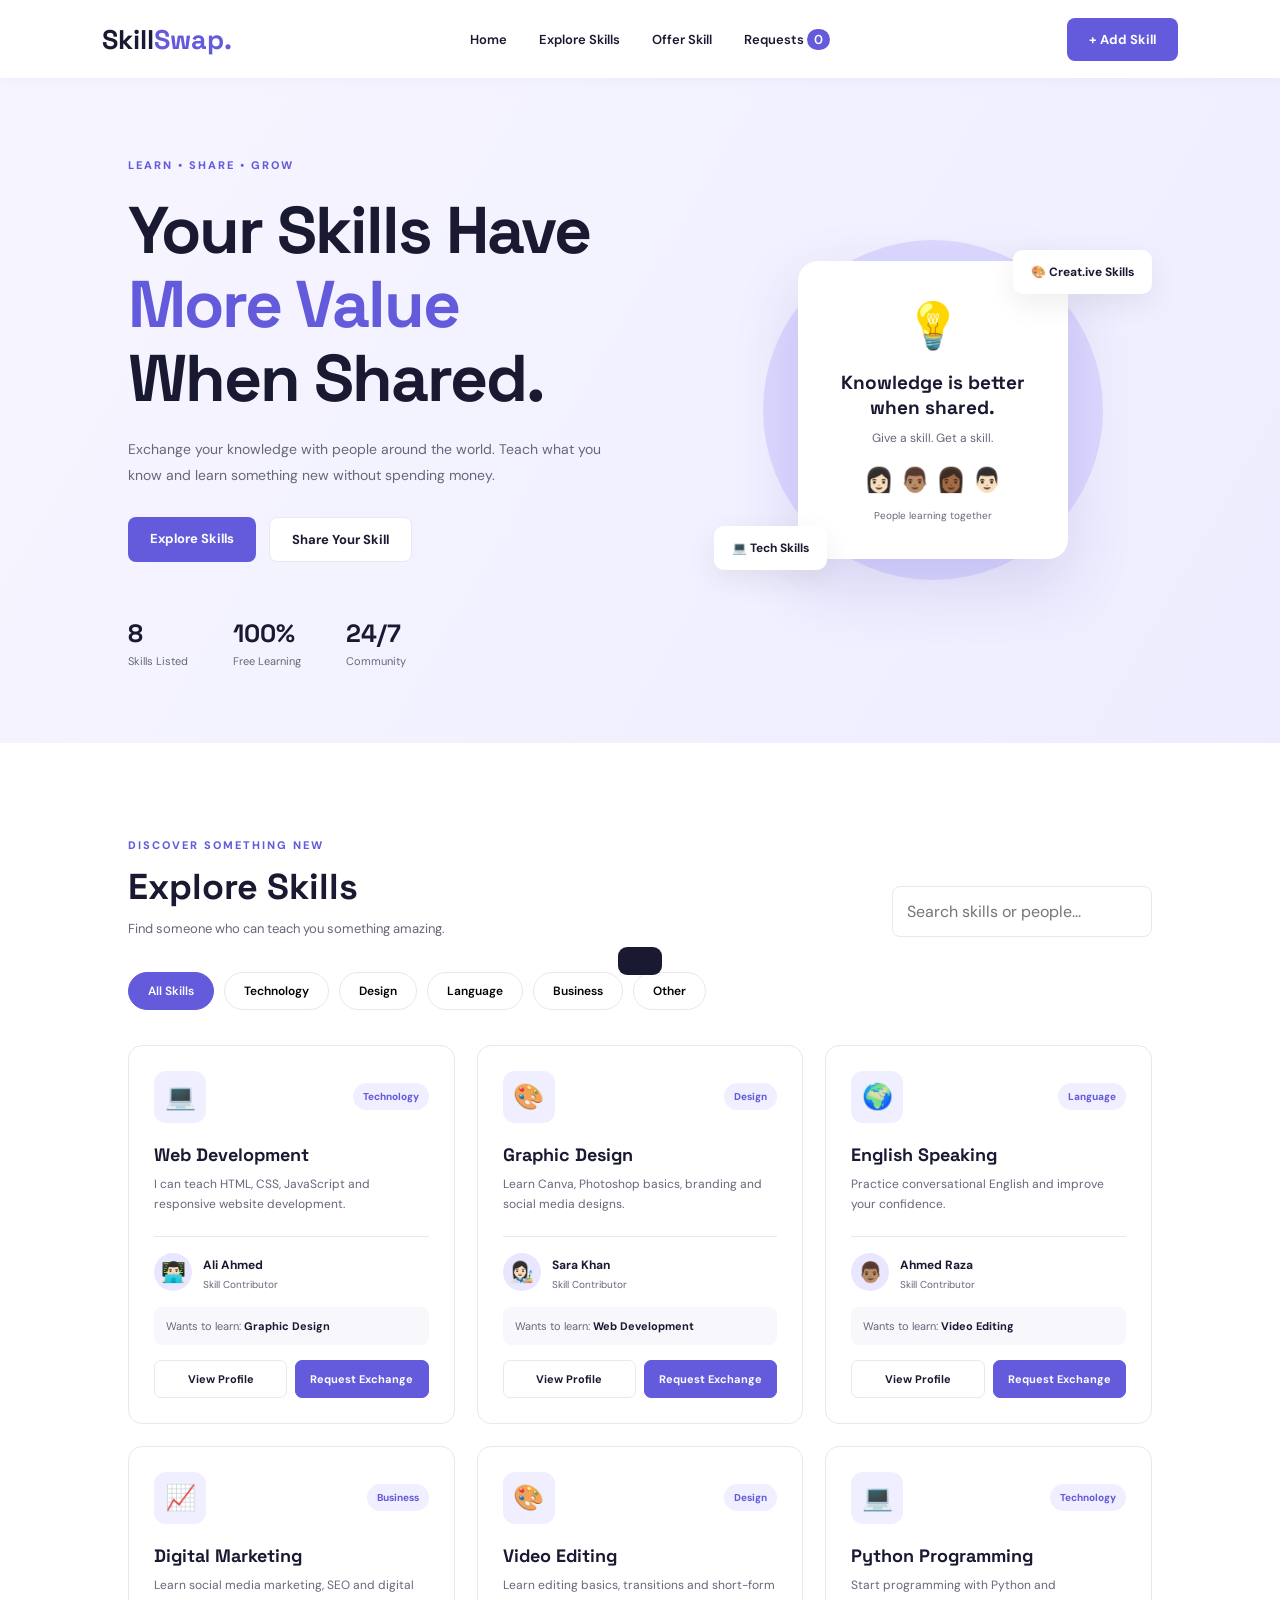
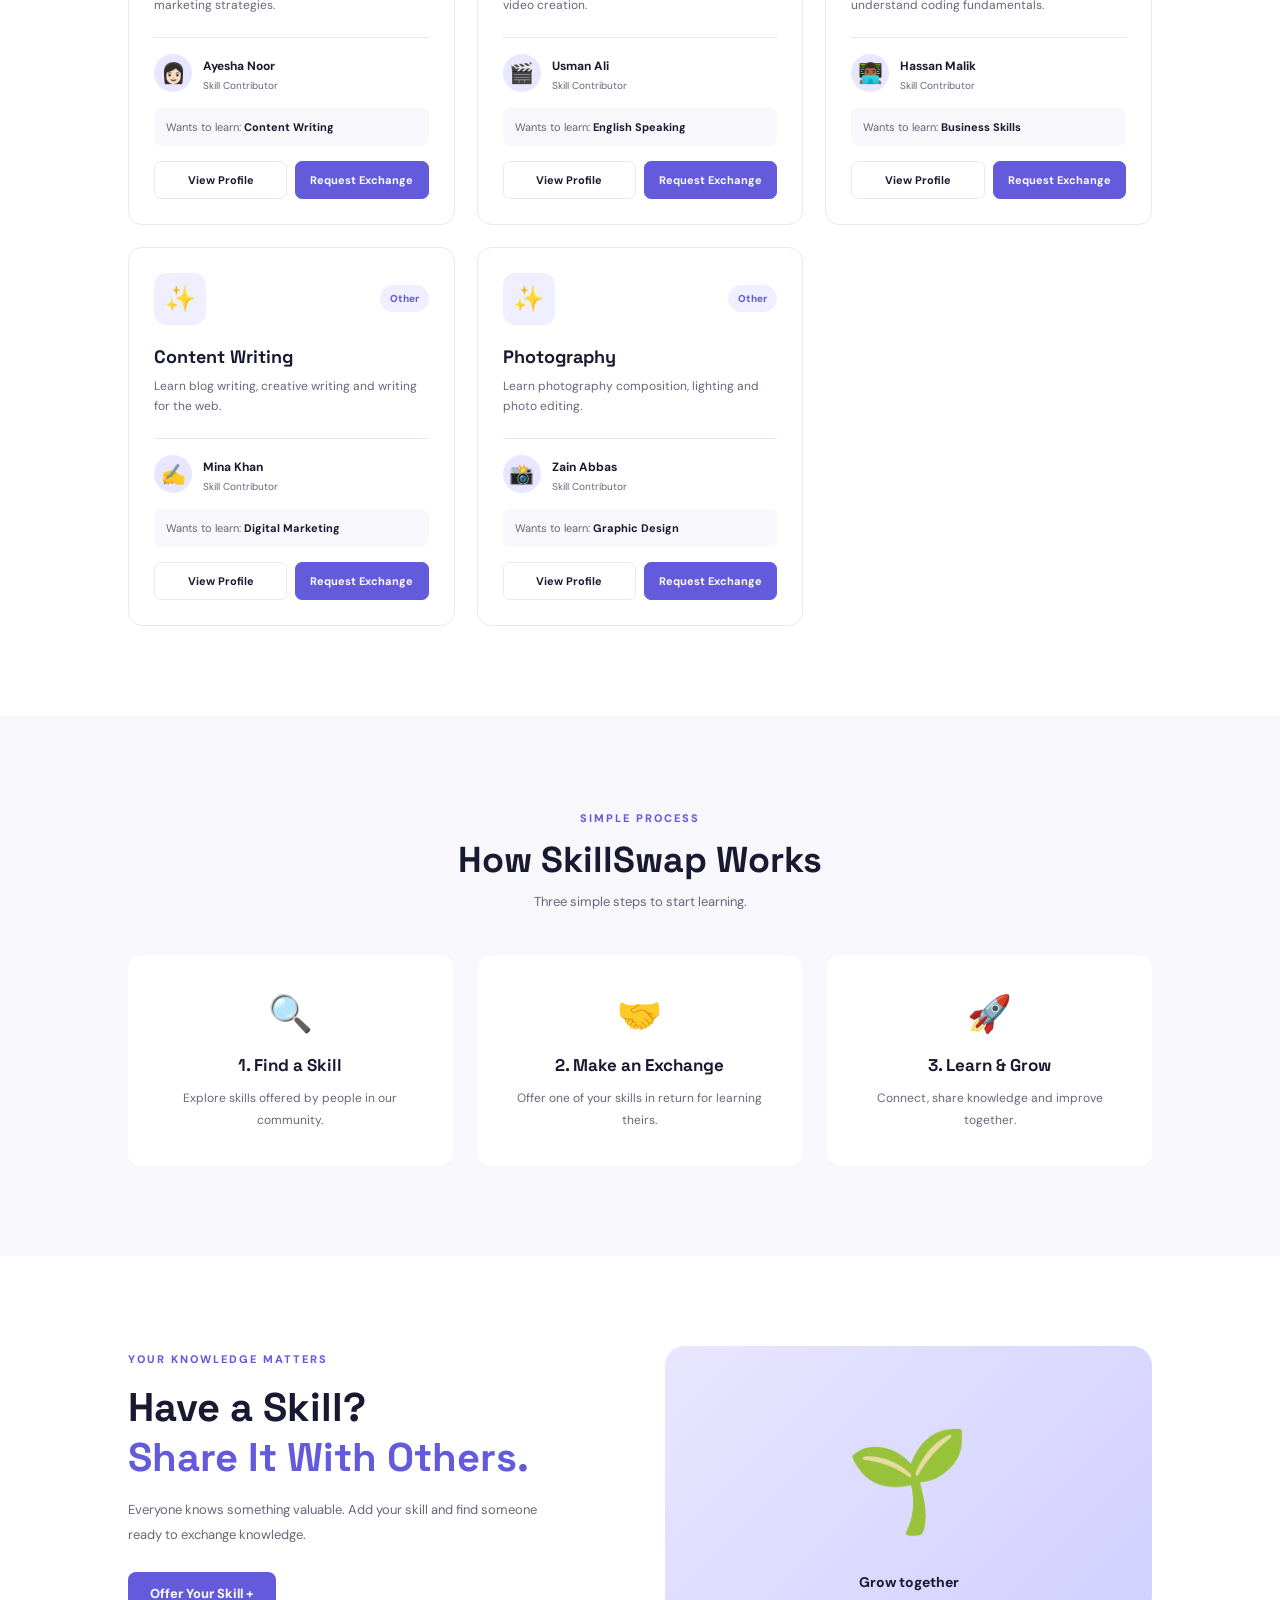
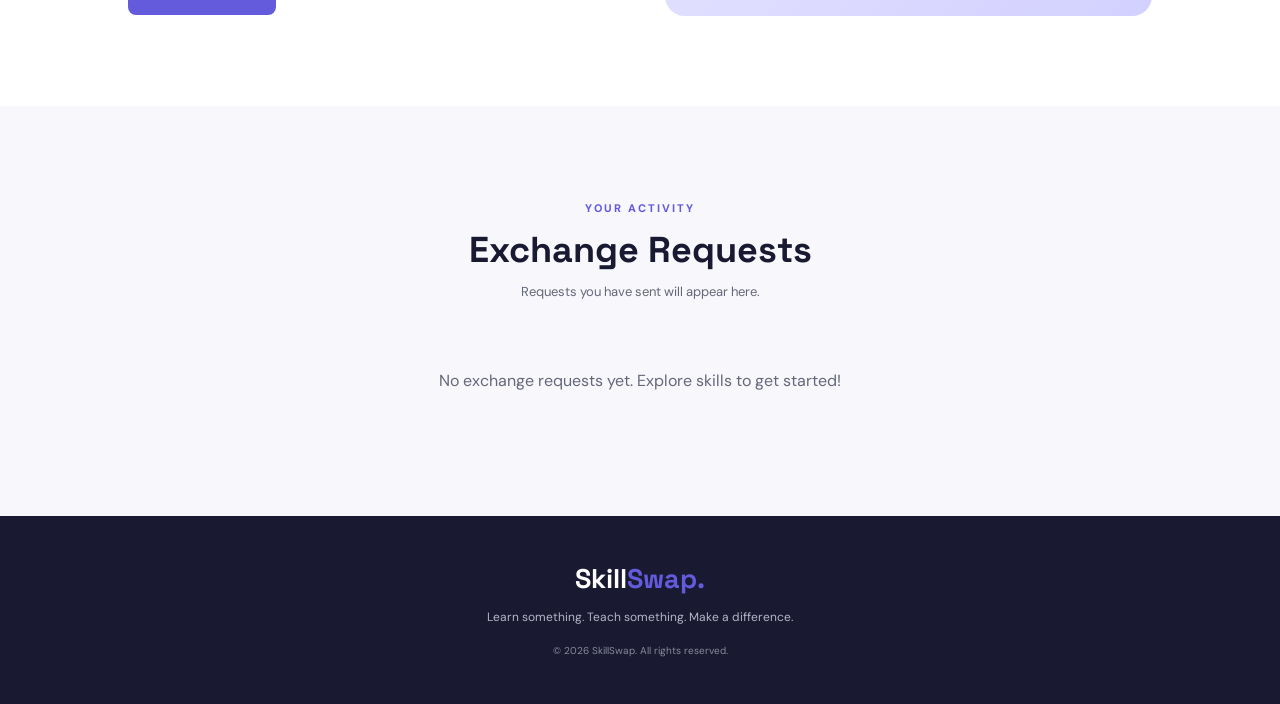
==== index.html @ 544e29d1 "Add files via upload" ====
<!DOCTYPE html>
<html lang="en">
<head>
  <meta charset="UTF-8">
  <meta name="viewport" content="width=device-width, initial-scale=1.0">
  <title>SkillSwap | Exchange Your Skills</title>
  <link rel="stylesheet" href="style.css">
</head>
<body>

<header>
  <nav class="navbar">
    <a href="#" class="logo">Skill<span>Swap.</span></a>
    <div class="nav-links">
      <a href="#home">Home</a>
      <a href="#explore">Explore Skills</a>
      <a href="#offer">Offer Skill</a>
      <a href="#requests">Requests <span id="requestCount">0</span></a>
    </div>
    <button class="nav-btn" onclick="openOffer()">+ Add Skill</button>
  </nav>
</header>

<section class="hero" id="home">
  <div class="hero-content">
    <span class="tagline">LEARN • SHARE • GROW</span>
    <h1>Your Skills Have<br> <span>More Value</span><br>When Shared.</h1>
    <p>
      Exchange your knowledge with people around the world.
      Teach what you know and learn something new without spending money.
    </p>
    <div class="hero-buttons">
      <a href="#explore" class="btn primary">Explore Skills</a>
      <button class="btn secondary" onclick="openOffer()">Share Your Skill</button>
    </div>
    <div class="stats">
      <div><h2 id="skillStat">8+</h2><p>Skills Listed</p></div>
      <div><h2>100%</h2><p>Free Learning</p></div>
      <div><h2>24/7</h2><p>Community</p></div>
    </div>
  </div>
  <div class="hero-visual">
    <div class="circle circle-one"></div>
    <div class="circle circle-two"></div>
    <div class="hero-card">
      <div class="hero-icon">💡</div>
      <h3>Knowledge is better when shared.</h3>
      <p>Give a skill. Get a skill.</p>
      <div class="avatars">👩🏻 👨🏽 👩🏾 👨🏻</div>
      <small>People learning together</small>
    </div>
    <div class="floating-card">🎨 Creat.ive Skills</div>
    <div class="floating-card second">💻 Tech Skills</div>
  </div>
</section>

<section class="explore section" id="explore">
  <div class="section-heading">
    <div>
      <span class="tagline">DISCOVER SOMETHING NEW</span>
      <h2>Explore Skills</h2>
      <p>Find someone who can teach you something amazing.</p>
    </div>
    <input type="search" id="searchInput"
      placeholder="Search skills or people...">
  </div>

  <div class="filters" id="filters">
    <button class="filter active" data-category="All">All Skills</button>
    <button class="filter" data-category="Technology">Technology</button>
    <button class="filter" data-category="Design">Design</button>
    <button class="filter" data-category="Language">Language</button>
    <button class="filter" data-category="Business">Business</button>
    <button class="filter" data-category="Other">Other</button>
  </div>

  <div class="skill-grid" id="skillGrid"></div>
  <p class="empty-state" id="emptyState" hidden>No skills found. Try another search.</p>
</section>

<section class="how section">
  <div class="center-heading">
    <span class="tagline">SIMPLE PROCESS</span>
    <h2>How SkillSwap Works</h2>
    <p>Three simple steps to start learning.</p>
  </div>
  <div class="steps">
    <div class="step">
      <div class="step-icon">🔍</div>
      <h3>1. Find a Skill</h3>
      <p>Explore skills offered by people in our community.</p>
    </div>
    <div class="step">
      <div class="step-icon">🤝</div>
      <h3>2. Make an Exchange</h3>
      <p>Offer one of your skills in return for learning theirs.</p>
    </div>
    <div class="step">
      <div class="step-icon">🚀</div>
      <h3>3. Learn & Grow</h3>
      <p>Connect, share knowledge and improve together.</p>
    </div>
  </div>
</section>

<section class="offer-section section" id="offer">
  <div>
    <span class="tagline">YOUR KNOWLEDGE MATTERS</span>
    <h2>Have a Skill?<br><span>Share It With Others.</span></h2>
    <p>Everyone knows something valuable. Add your skill and find someone ready to exchange knowledge.</p>
    <button class="btn primary" onclick="openOffer()">Offer Your Skill +</button>
  </div>
  <div class="offer-art">🌱<span>Grow together</span></div>
</section>

<section class="requests-section section" id="requests">
  <div class="center-heading">
    <span class="tagline">YOUR ACTIVITY</span>
    <h2>Exchange Requests</h2>
    <p>Requests you have sent will appear here.</p>
  </div>
  <div id="requestList" class="request-list"></div>
</section>

<footer>
  <a href="#" class="logo">Skill<span>Swap.</span></a>
  <p>Learn something. Teach something. Make a difference.</p>
  <small>© 2026 SkillSwap. All rights reserved.</small>
</footer>

<!-- Add Skill Modal -->
<div class="modal" id="offerModal">
  <div class="modal-box">
    <button class="close" onclick="closeOffer()">×</button>
    <span class="tagline">JOIN THE COMMUNITY</span>
    <h2>Offer Your Skill</h2>
    <p>Tell others what you can teach.</p>

    <form id="skillForm">
      <label>Your Name</label>
      <input type="text" id="userName" placeholder="Enter your name" required>

      <label>Skill Title</label>
      <input type="text" id="skillName" placeholder="e.g. Web Development" required>

      <label>Category</label>
      <select id="skillCategory" required>
        <option value="">Select category</option>
        <option>Technology</option>
        <option>Design</option>
        <option>Language</option>
        <option>Business</option>
        <option>Other</option>
      </select>

      <label>What do you want to learn in exchange?</label>
      <input type="text" id="wantSkill" placeholder="e.g. Graphic Design" required>

      <label>Short Description</label>
      <textarea id="skillDescription" placeholder="Describe your skill..." required></textarea>

      <button class="btn primary full-btn" type="submit">Publish My Skill</button>
    </form>
  </div>
</div>

<!-- Profile Modal -->
<div class="modal" id="profileModal">
  <div class="modal-box">
    <button class="close" onclick="closeProfile()">×</button>
    <div id="profileContent"></div>
  </div>
</div>

<div id="toast" class="toast"></div>

<script src="app.js"></script>
</body>
</html>
---- style.css ----
@import url('https://fonts.googleapis.com/css2?family=DM+Sans:wght@400;500;600;700;800&family=Space+Grotesk:wght@500;600;700&display=swap');

:root {
  --primary: #635bdb;
  --dark: #191a32;
  --light: #f7f7fc;
  --text: #65677a;
  --border: #e8e8f0;
}

* {
  margin: 0;
  padding: 0;
  box-sizing: border-box;
  scroll-behavior: smooth;
}

body {
  font-family: 'DM Sans', sans-serif;
  background: white;
  color: var(--dark);
}

button, input, select, textarea {
  font: inherit;
}

button {
  cursor: pointer;
}

a {
  text-decoration: none;
  color: inherit;
}

.navbar {
  height: 78px;
  padding: 0 8%;
  display: flex;
  align-items: center;
  justify-content: space-between;
  background: white;
  position: sticky;
  top: 0;
  z-index: 10;
  box-shadow: 0 2px 15px #00000008;
}

.logo {
  font-family: 'Space Grotesk', sans-serif;
  font-size: 27px;
  font-weight: 700;
}

.logo span {
  color: var(--primary);
}

.nav-links {
  display: flex;
  align-items: center;
  gap: 32px;
  font-size: 13px;
  font-weight: 600;
}

.nav-links a:hover {
  color: var(--primary);
}

#requestCount {
  background: var(--primary);
  color: white;
  padding: 2px 7px;
  border-radius: 20px;
}

.nav-btn, .btn {
  border: none;
  border-radius: 8px;
  padding: 13px 22px;
  font-weight: 700;
  font-size: 13px;
  transition: .25s;
}

.nav-btn, .primary {
  background: var(--primary);
  color: white;
}

.nav-btn:hover, .primary:hover {
  background: #4e46c3;
  transform: translateY(-2px);
}

.hero {
  min-height: 610px;
  padding: 75px 10%;
  background: linear-gradient(120deg, #f6f5ff, #eeedff);
  display: grid;
  grid-template-columns: 1.1fr .9fr;
  align-items: center;
  gap: 50px;
}

.tagline {
  color: var(--primary);
  font-size: 11px;
  font-weight: 800;
  letter-spacing: 2px;
}

.hero h1 {
  font-family: 'Space Grotesk', sans-serif;
  font-size: clamp(42px, 5.5vw, 66px);
  line-height: 1.12;
  margin: 20px 0;
  letter-spacing: -2px;
}

.hero h1 span, .offer-section h2 span {
  color: var(--primary);
}

.hero-content > p {
  color: var(--text);
  max-width: 480px;
  line-height: 1.9;
  font-size: 14px;
}

.hero-buttons {
  display: flex;
  gap: 13px;
  margin-top: 28px;
  flex-wrap: wrap;
}

.secondary {
  background: white;
  color: var(--dark);
  border: 1px solid var(--border);
}

.secondary:hover {
  border-color: var(--primary);
  color: var(--primary);
}

.stats {
  display: flex;
  gap: 45px;
  margin-top: 55px;
}

.stats h2 {
  font-size: 25px;
  font-family: 'Space Grotesk';
}

.stats p {
  color: var(--text);
  font-size: 11px;
  margin-top: 5px;
}

.hero-visual {
  min-height: 390px;
  display: grid;
  place-items: center;
  position: relative;
}

.circle {
  position: absolute;
  border-radius: 50%;
}

.circle-one {
  height: 340px;
  width: 340px;
  background: #dcd9ff;
}

.circle-two {
  height: 250px;
  width: 250px;
  background: #c8c4ff;
}

.hero-card {
  z-index: 1;
  background: white;
  width: 270px;
  padding: 35px 25px;
  border-radius: 20px;
  text-align: center;
  box-shadow: 0 25px 65px #3931a326;
}

.hero-icon {
  font-size: 45px;
  margin-bottom: 15px;
}

.hero-card h3 {
  font-size: 19px;
  font-family: 'Space Grotesk';
}

.hero-card p {
  color: var(--text);
  font-size: 12px;
  margin: 10px 0 18px;
}

.avatars {
  font-size: 24px;
  margin-bottom: 8px;
}

.hero-card small {
  color: var(--text);
  font-size: 10px;
}

.floating-card {
  position: absolute;
  z-index: 2;
  background: white;
  padding: 14px 18px;
  border-radius: 10px;
  font-size: 12px;
  font-weight: 700;
  box-shadow: 0 10px 30px #00000012;
  top: 35px;
  right: 0;
}

.floating-card.second {
  top: auto;
  bottom: 35px;
  left: 0;
  right: auto;
}

.section {
  padding: 90px 10%;
}

.section-heading {
  display: flex;
  align-items: end;
  justify-content: space-between;
  gap: 25px;
  flex-wrap: wrap;
}

.section-heading h2, .center-heading h2 {
  font-family: 'Space Grotesk';
  font-size: 36px;
  margin: 10px 0;
}

.section-heading p, .center-heading p {
  color: var(--text);
  font-size: 13px;
}

#searchInput {
  width: 260px;
  border: 1px solid var(--border);
  border-radius: 8px;
  padding: 14px;
  outline: none;
}

#searchInput:focus, input:focus, textarea:focus, select:focus {
  border-color: var(--primary);
}

.filters {
  display: flex;
  gap: 10px;
  flex-wrap: wrap;
  margin: 35px 0;
}

.filter {
  background: white;
  border: 1px solid var(--border);
  border-radius: 30px;
  padding: 10px 19px;
  font-size: 12px;
  font-weight: 600;
}

.filter.active, .filter:hover {
  background: var(--primary);
  color: white;
  border-color: var(--primary);
}

.skill-grid {
  display: grid;
  grid-template-columns: repeat(3, 1fr);
  gap: 22px;
}

.skill-card {
  padding: 25px;
  border: 1px solid var(--border);
  border-radius: 14px;
  transition: .25s;
  background: white;
}

.skill-card:hover {
  transform: translateY(-6px);
  box-shadow: 0 15px 35px #26205012;
  border-color: #d0cdf9;
}

.skill-top {
  display: flex;
  align-items: center;
  justify-content: space-between;
}

.skill-icon {
  width: 52px;
  height: 52px;
  display: grid;
  place-items: center;
  background: #f0efff;
  border-radius: 12px;
  font-size: 25px;
}

.category-label {
  color: var(--primary);
  font-size: 10px;
  font-weight: 800;
  background: #f0efff;
  padding: 7px 10px;
  border-radius: 20px;
}

.skill-card h3 {
  font-family: 'Space Grotesk';
  margin: 20px 0 8px;
  font-size: 18px;
}

.skill-card > p {
  color: var(--text);
  font-size: 12px;
  line-height: 1.7;
  min-height: 42px;
}

.person {
  display: flex;
  align-items: center;
  gap: 11px;
  border-top: 1px solid var(--border);
  margin-top: 20px;
  padding-top: 16px;
}

.avatar {
  width: 38px;
  height: 38px;
  border-radius: 50%;
  background: #e9e6ff;
  display: grid;
  place-items: center;
  font-size: 20px;
}

.person strong {
  font-size: 12px;
}

.person small {
  display: block;
  font-size: 10px;
  color: var(--text);
  margin-top: 4px;
}

.exchange-info {
  background: var(--light);
  border-radius: 8px;
  padding: 12px;
  margin-top: 16px;
  font-size: 11px;
  color: var(--text);
}

.exchange-info strong {
  color: var(--dark);
}

.card-actions {
  display: flex;
  gap: 8px;
  margin-top: 15px;
}

.card-actions button {
  flex: 1;
  padding: 11px 5px;
  font-size: 11px;
  border-radius: 7px;
  font-weight: 700;
}

.view-btn {
  background: white;
  border: 1px solid var(--border);
  color: var(--dark);
}

.request-btn {
  background: var(--primary);
  border: 1px solid var(--primary);
  color: white;
}

.empty-state {
  text-align: center;
  color: var(--text);
  padding: 35px;
}

.center-heading {
  text-align: center;
}

.how {
  background: var(--light);
}

.steps {
  display: grid;
  grid-template-columns: repeat(3, 1fr);
  gap: 25px;
  margin-top: 45px;
}

.step {
  text-align: center;
  background: white;
  padding: 35px 25px;
  border-radius: 13px;
}

.step-icon {
  font-size: 36px;
  margin-bottom: 17px;
}

.step h3 {
  font-family: 'Space Grotesk';
  font-size: 17px;
  margin-bottom: 12px;
}

.step p {
  color: var(--text);
  font-size: 12px;
  line-height: 1.8;
}

.offer-section {
  display: grid;
  grid-template-columns: 1fr 1fr;
  gap: 50px;
  align-items: center;
}

.offer-section h2 {
  font-family: 'Space Grotesk';
  font-size: 40px;
  line-height: 1.25;
  margin: 15px 0;
}

.offer-section p {
  color: var(--text);
  font-size: 13px;
  line-height: 1.9;
  max-width: 440px;
  margin-bottom: 25px;
}

.offer-art {
  min-height: 270px;
  border-radius: 20px;
  background: linear-gradient(135deg, #e8e6ff, #d2d0ff);
  display: grid;
  place-items: center;
  font-size: 100px;
  position: relative;
}

.offer-art span {
  position: absolute;
  bottom: 25px;
  font-size: 14px;
  color: var(--dark);
  font-weight: 700;
}

.requests-section {
  background: var(--light);
}

.request-list {
  max-width: 750px;
  margin: 35px auto 0;
}

.request-item {
  background: white;
  padding: 20px;
  border-radius: 10px;
  border: 1px solid var(--border);
  margin-bottom: 12px;
  display: flex;
  align-items: center;
  justify-content: space-between;
  gap: 15px;
}

.request-item h4 {
  font-size: 14px;
  margin-bottom: 6px;
}

.request-item p {
  color: var(--text);
  font-size: 11px;
}

.status {
  background: #fff4dc;
  color: #a16a00;
  padding: 7px 12px;
  border-radius: 20px;
  font-size: 10px;
  white-space: nowrap;
}

.status.accepted {
  background: #e2f8ea;
  color: #168346;
}

footer {
  padding: 45px 10%;
  text-align: center;
  background: var(--dark);
  color: white;
}

footer p {
  color: #b4b5c8;
  font-size: 12px;
  margin: 13px 0;
}

footer small {
  color: #88899d;
  font-size: 10px;

}
.modal {
  display: none;
  position: fixed;
  inset: 0;
  background: #11112699;
  z-index: 30;
  place-items: center;
  padding: 15px;
  overflow-y: auto;
}

.modal.show {
  display: grid;
}

.modal-box {
  background: white;
  padding: 35px;
  width: min(480px, 100%);
  border-radius: 16px;
  position: relative;
  max-height: 90vh;
  overflow-y: auto;
}

.modal-box h2 {
  font-family: 'Space Grotesk';
  font-size: 27px;
  margin: 12px 0;
}

.modal-box > p {
  font-size: 12px;
  color: var(--text);
  margin-bottom: 20px;
}

.close {
  position: absolute;
  top: 12px;
  right: 17px;
  border: 0;
  background: none;
  font-size: 28px;
  color: var(--text);
}

.modal-box form label {
  display: block;
  font-size: 12px;
  font-weight: 700;
  margin: 15px 0 7px;
}

.modal-box input, .modal-box select, .modal-box textarea {
  width: 100%;
  border: 1px solid var(--border);
  border-radius: 7px;
  padding: 12px;
  outline: none;
  font-size: 12px;
  background: white;
  color: var(--dark);
}

.modal-box textarea {
  min-height: 90px;
  resize: vertical;
}

.full-btn {
  width: 100%;
  margin-top: 20px;
}

.profile-avatar {
  width: 75px;
  height: 75px;
  border-radius: 50%;
  background: #eae8ff;
  display: grid;
  place-items: center;
  font-size: 37px;
  margin: 10px 0 20px;
}

.profile-detail {
  padding: 15px;
  background: var(--light);
  border-radius: 9px;
  margin-top: 12px;
  font-size: 13px;
}

.toast {
  position: fixed;
  bottom: 25px;
  left: 50%;
  transform: translate(-50%, 100px);
  background: var(--dark);
  color: white;
  padding: 14px 22px;
  border-radius: 9px;
  font-size: 12px;
  z-index: 50;
  transition: .3s;
}

.toast.show {
  transform: translate(-50%, 0);
}

@media(max-width:900px) {
  .navbar { padding: 0 5%; }
  .nav-links { gap: 14px; }
  .hero { padding: 60px 6%; }
  .section { padding: 70px 6%; }
  .skill-grid { grid-template-columns: repeat(2, 1fr); }
}

@media(max-width:650px) {
  .navbar {
    height: auto;
    padding: 18px 5%;
    flex-wrap: wrap;
    gap: 15px;
  }

  .nav-links {
    order: 3;
    width: 100%;
    overflow-x: auto;
    padding: 5px 0;
  }

  .nav-links a { white-space: nowrap; }
  .nav-btn { padding: 10px 13px; }
  .hero { grid-template-columns: 1fr; }
  .hero-visual { min-height: 330px; }
  .circle-one { width: 280px; height: 280px; }
  .circle-two { width: 210px; height: 210px; }
  .stats { gap: 25px; }
  .stats h2 { font-size: 20px; }
  .section-heading { align-items: stretch; }
  #searchInput { width: 100%; }
  .skill-grid, .steps, .offer-section { grid-template-columns: 1fr; }
  .section-heading h2, .center-heading h2 { font-size: 29px; }
  .offer-section h2 { font-size: 32px; }
  .request-item { align-items: flex-start; }
  .modal-box { padding: 28px 22px; }
}
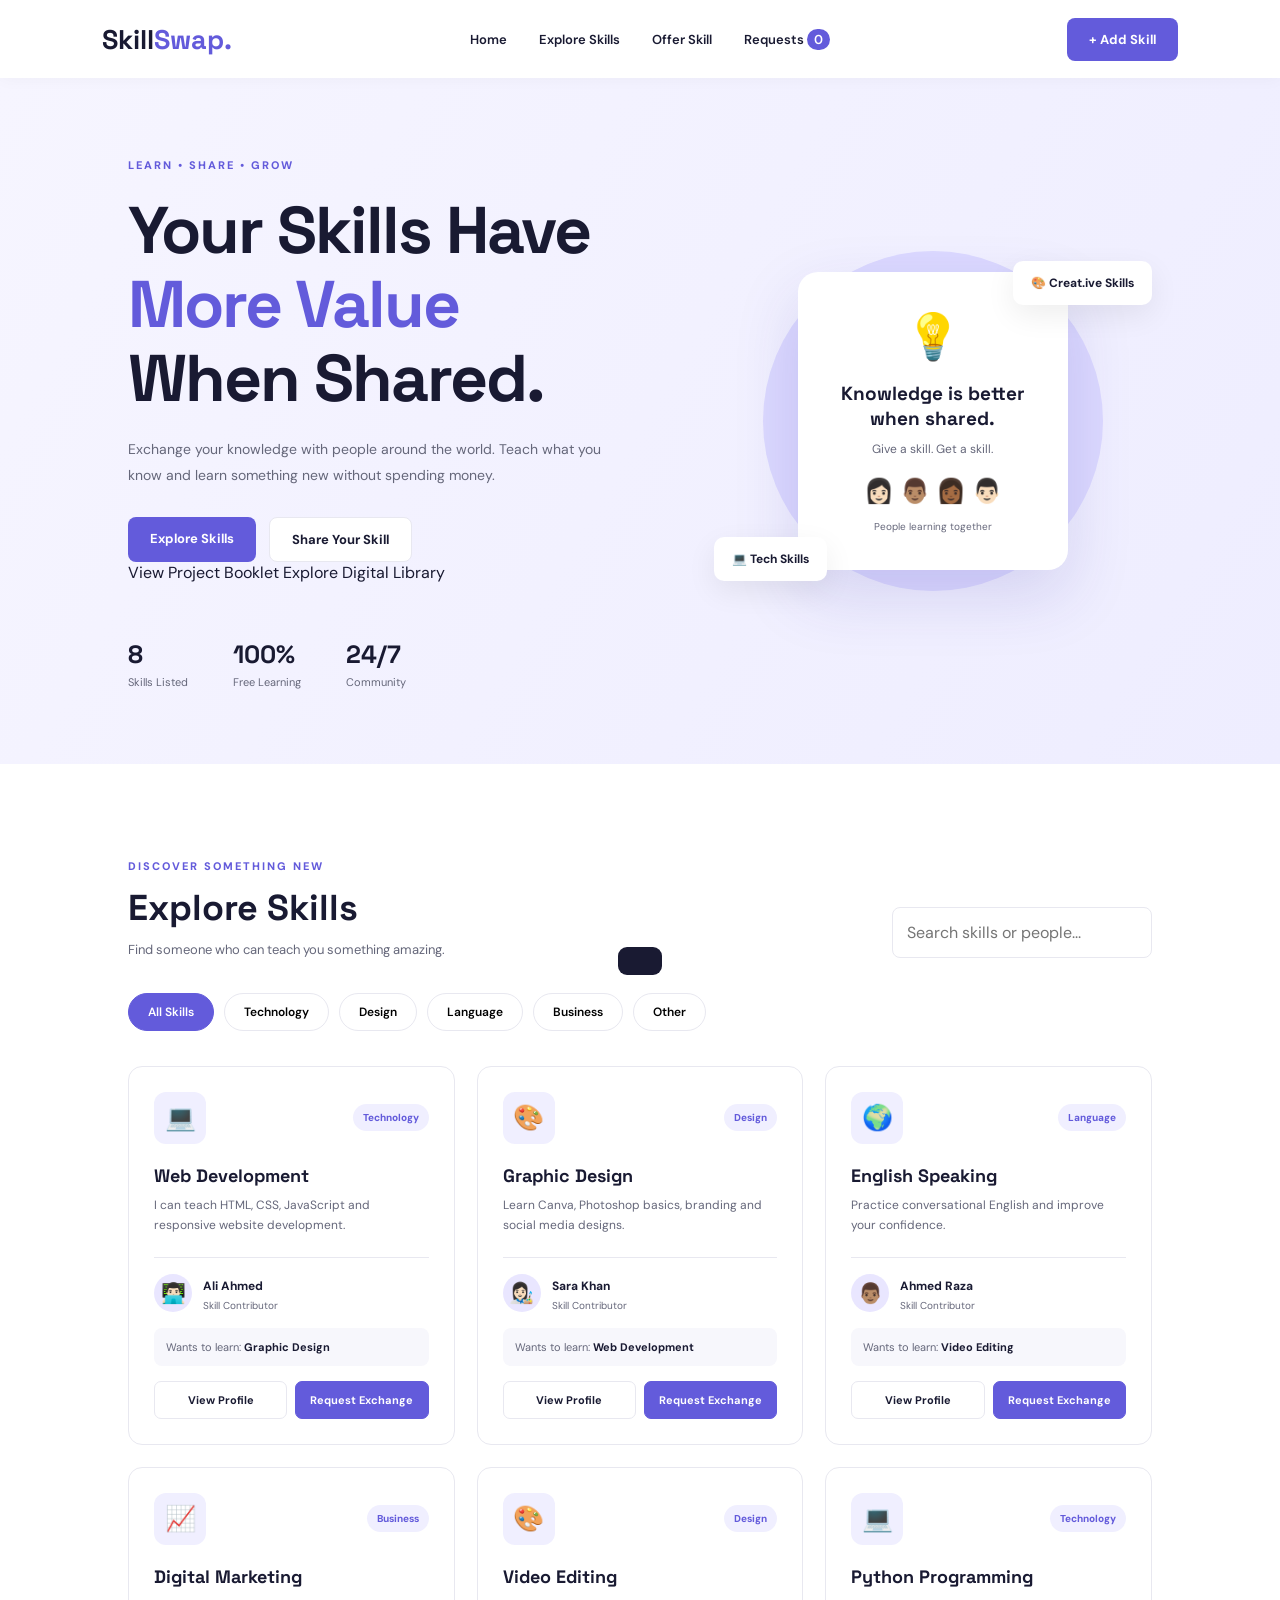
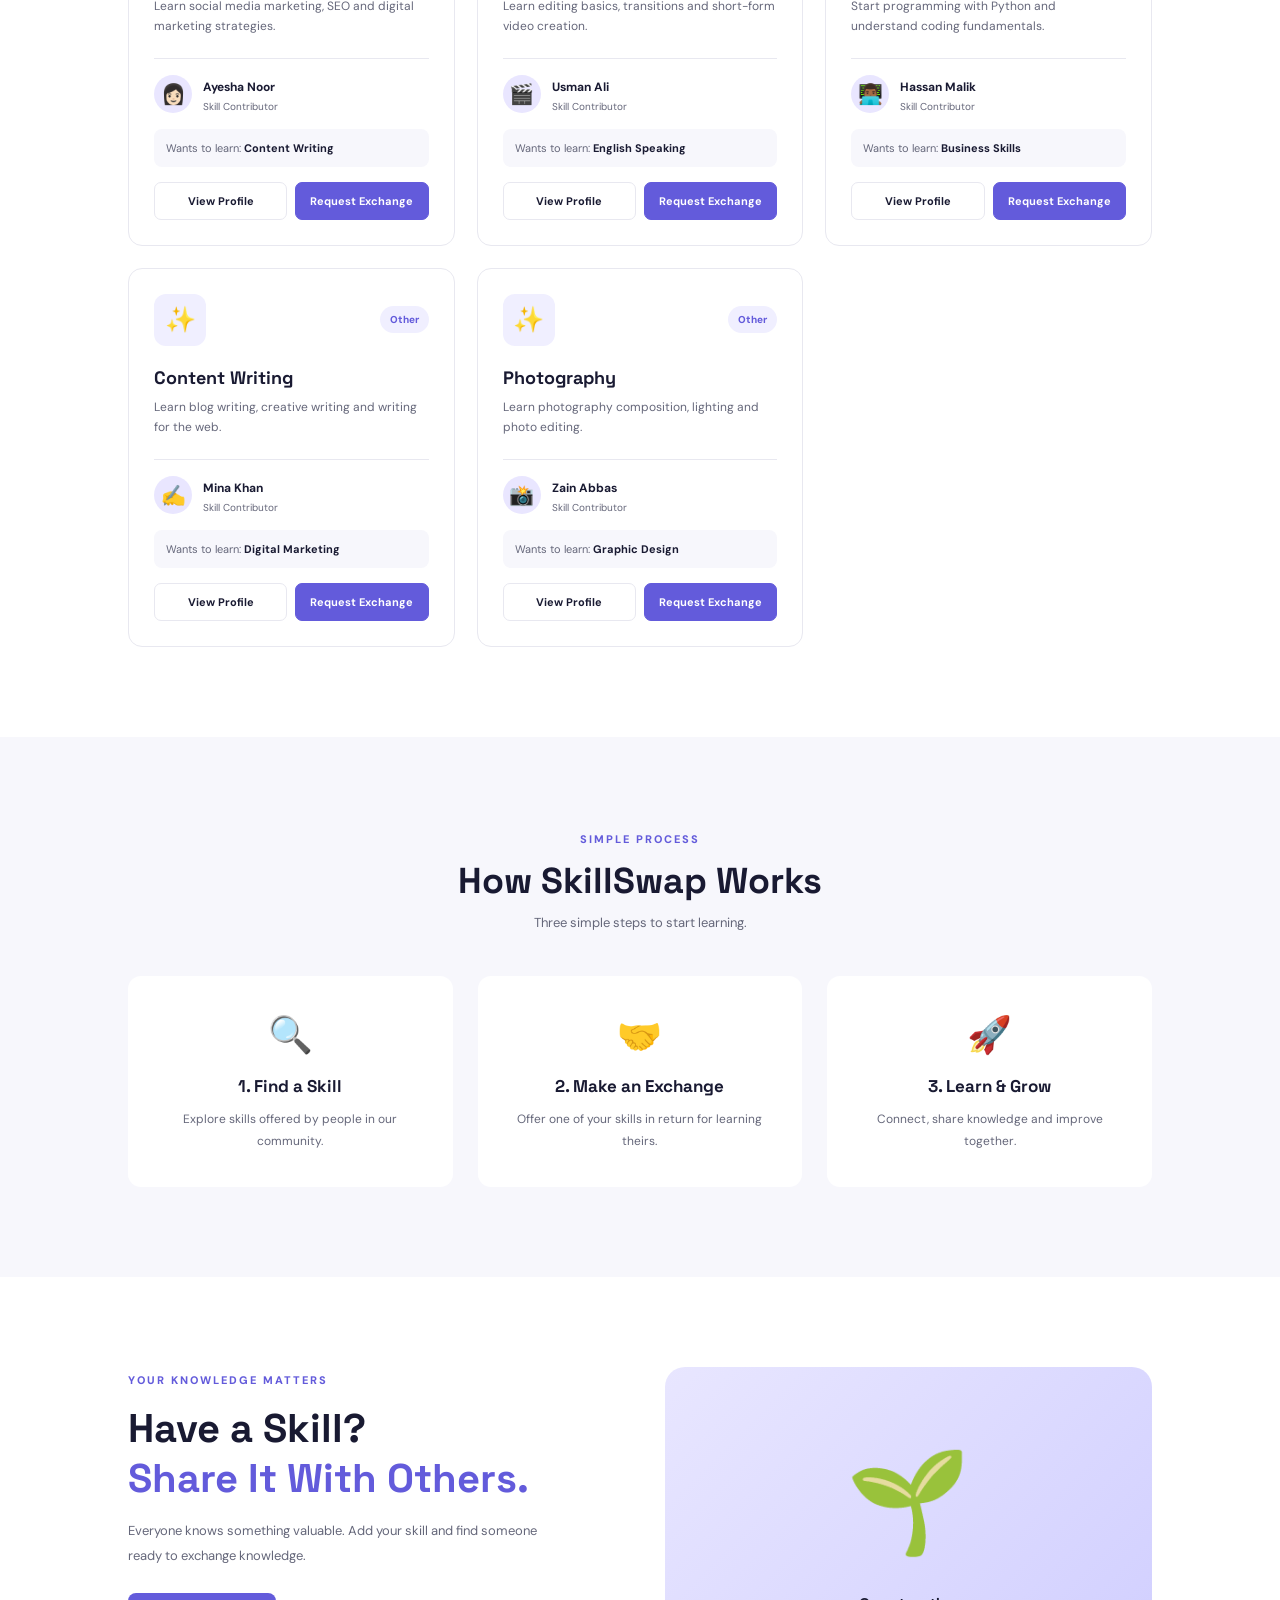
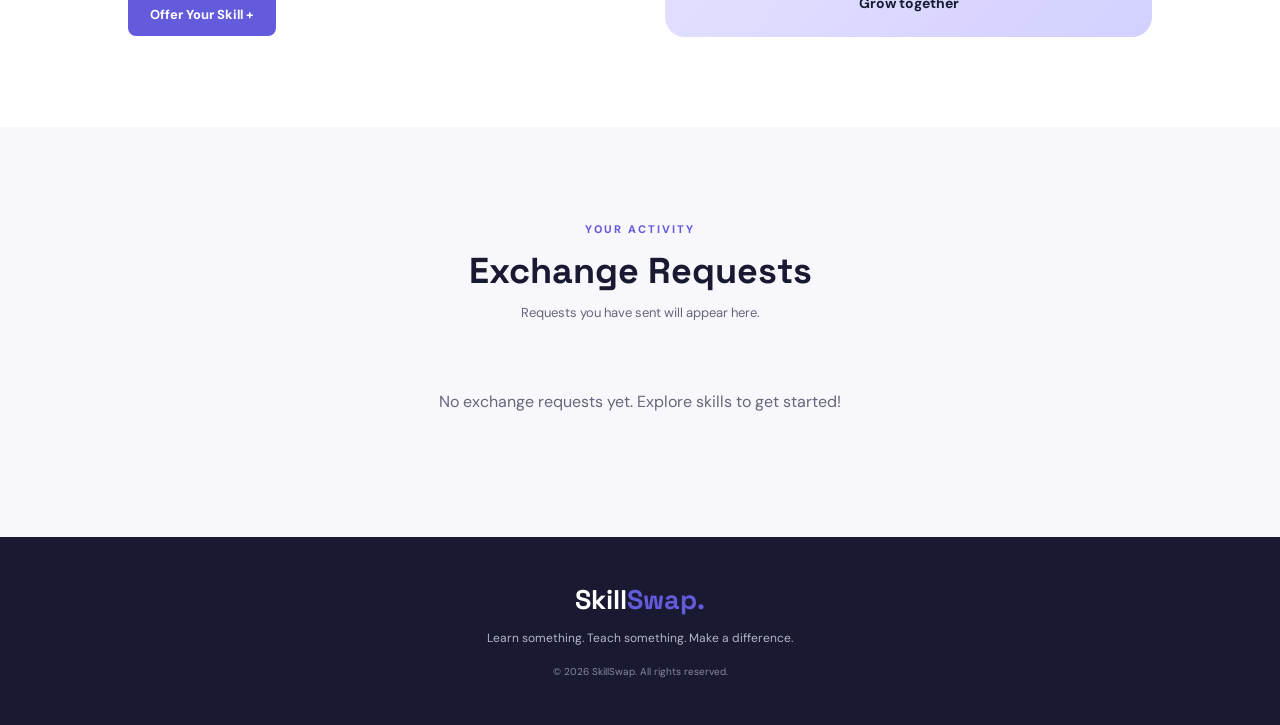
==== commit 45137452: "Add files via upload" ====
--- a/index.html
+++ b/index.html
@@ -1,179 +1,237 @@
-<!DOCTYPE html>
+<!doctype html>
 <html lang="en">
-<head>
-  <meta charset="UTF-8">
-  <meta name="viewport" content="width=device-width, initial-scale=1.0">
-  <title>SkillSwap | Exchange Your Skills</title>
-  <link rel="stylesheet" href="style.css">
-</head>
-<body>
-
-<header>
-  <nav class="navbar">
-    <a href="#" class="logo">Skill<span>Swap.</span></a>
-    <div class="nav-links">
-      <a href="#home">Home</a>
-      <a href="#explore">Explore Skills</a>
-      <a href="#offer">Offer Skill</a>
-      <a href="#requests">Requests <span id="requestCount">0</span></a>
+  <head>
+    <meta charset="UTF-8" />
+    <meta name="viewport" content="width=device-width, initial-scale=1.0" />
+    <title>SkillSwap | Exchange Your Skills</title>
+    <link rel="stylesheet" href="style.css" />
+  </head>
+  <body>
+    <header>
+      <nav class="navbar">
+        <a href="#" class="logo">Skill<span>Swap.</span></a>
+        <div class="nav-links">
+          <a href="#home">Home</a>
+          <a href="#explore">Explore Skills</a>
+          <a href="#offer">Offer Skill</a>
+          <a href="#requests">Requests <span id="requestCount">0</span></a>
+        </div>
+        <button class="nav-btn" onclick="openOffer()">+ Add Skill</button>
+      </nav>
+    </header>
+
+    <section class="hero" id="home">
+      <div class="hero-content">
+        <span class="tagline">LEARN • SHARE • GROW</span>
+        <h1>
+          Your Skills Have<br />
+          <span>More Value</span><br />When Shared.
+        </h1>
+        <p>
+          Exchange your knowledge with people around the world. Teach what you
+          know and learn something new without spending money.
+        </p>
+        <div class="hero-buttons">
+          <a href="#explore" class="btn primary">Explore Skills</a>
+          <button class="btn secondary" onclick="openOffer()">
+            Share Your Skill
+          </button>
+        </div>
+
+        <a href="./booklet.html" target="_blank" class="booklet-btn">
+          <i class="fas fa-book-open"></i>
+          View Project Booklet
+        </a>
+        <a
+          href="library.html"
+          class="booklet-btn"
+          target="_blank"
+          rel="noopener noreferrer"
+        >
+          <i class="fas fa-book-open"></i>
+          Explore Digital Library
+        </a>
+        <div class="stats">
+          <div>
+            <h2 id="skillStat">8+</h2>
+            <p>Skills Listed</p>
+          </div>
+          <div>
+            <h2>100%</h2>
+            <p>Free Learning</p>
+          </div>
+          <div>
+            <h2>24/7</h2>
+            <p>Community</p>
+          </div>
+        </div>
+      </div>
+      <div class="hero-visual">
+        <div class="circle circle-one"></div>
+        <div class="circle circle-two"></div>
+        <div class="hero-card">
+          <div class="hero-icon">💡</div>
+          <h3>Knowledge is better when shared.</h3>
+          <p>Give a skill. Get a skill.</p>
+          <div class="avatars">👩🏻 👨🏽 👩🏾 👨🏻</div>
+          <small>People learning together</small>
+        </div>
+        <div class="floating-card">🎨 Creat.ive Skills</div>
+        <div class="floating-card second">💻 Tech Skills</div>
+      </div>
+    </section>
+
+    <section class="explore section" id="explore">
+      <div class="section-heading">
+        <div>
+          <span class="tagline">DISCOVER SOMETHING NEW</span>
+          <h2>Explore Skills</h2>
+          <p>Find someone who can teach you something amazing.</p>
+        </div>
+        <input
+          type="search"
+          id="searchInput"
+          placeholder="Search skills or people..."
+        />
+      </div>
+
+      <div class="filters" id="filters">
+        <button class="filter active" data-category="All">All Skills</button>
+        <button class="filter" data-category="Technology">Technology</button>
+        <button class="filter" data-category="Design">Design</button>
+        <button class="filter" data-category="Language">Language</button>
+        <button class="filter" data-category="Business">Business</button>
+        <button class="filter" data-category="Other">Other</button>
+      </div>
+
+      <div class="skill-grid" id="skillGrid"></div>
+      <p class="empty-state" id="emptyState" hidden>
+        No skills found. Try another search.
+      </p>
+    </section>
+
+    <section class="how section">
+      <div class="center-heading">
+        <span class="tagline">SIMPLE PROCESS</span>
+        <h2>How SkillSwap Works</h2>
+        <p>Three simple steps to start learning.</p>
+      </div>
+      <div class="steps">
+        <div class="step">
+          <div class="step-icon">🔍</div>
+          <h3>1. Find a Skill</h3>
+          <p>Explore skills offered by people in our community.</p>
+        </div>
+        <div class="step">
+          <div class="step-icon">🤝</div>
+          <h3>2. Make an Exchange</h3>
+          <p>Offer one of your skills in return for learning theirs.</p>
+        </div>
+        <div class="step">
+          <div class="step-icon">🚀</div>
+          <h3>3. Learn & Grow</h3>
+          <p>Connect, share knowledge and improve together.</p>
+        </div>
+      </div>
+    </section>
+
+    <section class="offer-section section" id="offer">
+      <div>
+        <span class="tagline">YOUR KNOWLEDGE MATTERS</span>
+        <h2>Have a Skill?<br /><span>Share It With Others.</span></h2>
+        <p>
+          Everyone knows something valuable. Add your skill and find someone
+          ready to exchange knowledge.
+        </p>
+        <button class="btn primary" onclick="openOffer()">
+          Offer Your Skill +
+        </button>
+      </div>
+      <div class="offer-art">🌱<span>Grow together</span></div>
+    </section>
+
+    <section class="requests-section section" id="requests">
+      <div class="center-heading">
+        <span class="tagline">YOUR ACTIVITY</span>
+        <h2>Exchange Requests</h2>
+        <p>Requests you have sent will appear here.</p>
+      </div>
+      <div id="requestList" class="request-list"></div>
+    </section>
+
+    <footer>
+      <a href="#" class="logo">Skill<span>Swap.</span></a>
+      <p>Learn something. Teach something. Make a difference.</p>
+      <small>© 2026 SkillSwap. All rights reserved.</small>
+    </footer>
+
+    <!-- Add Skill Modal -->
+    <div class="modal" id="offerModal">
+      <div class="modal-box">
+        <button class="close" onclick="closeOffer()">×</button>
+        <span class="tagline">JOIN THE COMMUNITY</span>
+        <h2>Offer Your Skill</h2>
+        <p>Tell others what you can teach.</p>
+
+        <form id="skillForm">
+          <label>Your Name</label>
+          <input
+            type="text"
+            id="userName"
+            placeholder="Enter your name"
+            required
+          />
+
+          <label>Skill Title</label>
+          <input
+            type="text"
+            id="skillName"
+            placeholder="e.g. Web Development"
+            required
+          />
+
+          <label>Category</label>
+          <select id="skillCategory" required>
+            <option value="">Select category</option>
+            <option>Technology</option>
+            <option>Design</option>
+            <option>Language</option>
+            <option>Business</option>
+            <option>Other</option>
+          </select>
+
+          <label>What do you want to learn in exchange?</label>
+          <input
+            type="text"
+            id="wantSkill"
+            placeholder="e.g. Graphic Design"
+            required
+          />
+
+          <label>Short Description</label>
+          <textarea
+            id="skillDescription"
+            placeholder="Describe your skill..."
+            required
+          ></textarea>
+
+          <button class="btn primary full-btn" type="submit">
+            Publish My Skill
+          </button>
+        </form>
+      </div>
     </div>
-    <button class="nav-btn" onclick="openOffer()">+ Add Skill</button>
-  </nav>
-</header>
-
-<section class="hero" id="home">
-  <div class="hero-content">
-    <span class="tagline">LEARN • SHARE • GROW</span>
-    <h1>Your Skills Have<br> <span>More Value</span><br>When Shared.</h1>
-    <p>
-      Exchange your knowledge with people around the world.
-      Teach what you know and learn something new without spending money.
-    </p>
-    <div class="hero-buttons">
-      <a href="#explore" class="btn primary">Explore Skills</a>
-      <button class="btn secondary" onclick="openOffer()">Share Your Skill</button>
+
+    <!-- Profile Modal -->
+    <div class="modal" id="profileModal">
+      <div class="modal-box">
+        <button class="close" onclick="closeProfile()">×</button>
+        <div id="profileContent"></div>
+      </div>
     </div>
-    <div class="stats">
-      <div><h2 id="skillStat">8+</h2><p>Skills Listed</p></div>
-      <div><h2>100%</h2><p>Free Learning</p></div>
-      <div><h2>24/7</h2><p>Community</p></div>
-    </div>
-  </div>
-  <div class="hero-visual">
-    <div class="circle circle-one"></div>
-    <div class="circle circle-two"></div>
-    <div class="hero-card">
-      <div class="hero-icon">💡</div>
-      <h3>Knowledge is better when shared.</h3>
-      <p>Give a skill. Get a skill.</p>
-      <div class="avatars">👩🏻 👨🏽 👩🏾 👨🏻</div>
-      <small>People learning together</small>
-    </div>
-    <div class="floating-card">🎨 Creat.ive Skills</div>
-    <div class="floating-card second">💻 Tech Skills</div>
-  </div>
-</section>
-
-<section class="explore section" id="explore">
-  <div class="section-heading">
-    <div>
-      <span class="tagline">DISCOVER SOMETHING NEW</span>
-      <h2>Explore Skills</h2>
-      <p>Find someone who can teach you something amazing.</p>
-    </div>
-    <input type="search" id="searchInput"
-      placeholder="Search skills or people...">
-  </div>
-
-  <div class="filters" id="filters">
-    <button class="filter active" data-category="All">All Skills</button>
-    <button class="filter" data-category="Technology">Technology</button>
-    <button class="filter" data-category="Design">Design</button>
-    <button class="filter" data-category="Language">Language</button>
-    <button class="filter" data-category="Business">Business</button>
-    <button class="filter" data-category="Other">Other</button>
-  </div>
-
-  <div class="skill-grid" id="skillGrid"></div>
-  <p class="empty-state" id="emptyState" hidden>No skills found. Try another search.</p>
-</section>
-
-<section class="how section">
-  <div class="center-heading">
-    <span class="tagline">SIMPLE PROCESS</span>
-    <h2>How SkillSwap Works</h2>
-    <p>Three simple steps to start learning.</p>
-  </div>
-  <div class="steps">
-    <div class="step">
-      <div class="step-icon">🔍</div>
-      <h3>1. Find a Skill</h3>
-      <p>Explore skills offered by people in our community.</p>
-    </div>
-    <div class="step">
-      <div class="step-icon">🤝</div>
-      <h3>2. Make an Exchange</h3>
-      <p>Offer one of your skills in return for learning theirs.</p>
-    </div>
-    <div class="step">
-      <div class="step-icon">🚀</div>
-      <h3>3. Learn & Grow</h3>
-      <p>Connect, share knowledge and improve together.</p>
-    </div>
-  </div>
-</section>
-
-<section class="offer-section section" id="offer">
-  <div>
-    <span class="tagline">YOUR KNOWLEDGE MATTERS</span>
-    <h2>Have a Skill?<br><span>Share It With Others.</span></h2>
-    <p>Everyone knows something valuable. Add your skill and find someone ready to exchange knowledge.</p>
-    <button class="btn primary" onclick="openOffer()">Offer Your Skill +</button>
-  </div>
-  <div class="offer-art">🌱<span>Grow together</span></div>
-</section>
-
-<section class="requests-section section" id="requests">
-  <div class="center-heading">
-    <span class="tagline">YOUR ACTIVITY</span>
-    <h2>Exchange Requests</h2>
-    <p>Requests you have sent will appear here.</p>
-  </div>
-  <div id="requestList" class="request-list"></div>
-</section>
-
-<footer>
-  <a href="#" class="logo">Skill<span>Swap.</span></a>
-  <p>Learn something. Teach something. Make a difference.</p>
-  <small>© 2026 SkillSwap. All rights reserved.</small>
-</footer>
-
-<!-- Add Skill Modal -->
-<div class="modal" id="offerModal">
-  <div class="modal-box">
-    <button class="close" onclick="closeOffer()">×</button>
-    <span class="tagline">JOIN THE COMMUNITY</span>
-    <h2>Offer Your Skill</h2>
-    <p>Tell others what you can teach.</p>
-
-    <form id="skillForm">
-      <label>Your Name</label>
-      <input type="text" id="userName" placeholder="Enter your name" required>
-
-      <label>Skill Title</label>
-      <input type="text" id="skillName" placeholder="e.g. Web Development" required>
-
-      <label>Category</label>
-      <select id="skillCategory" required>
-        <option value="">Select category</option>
-        <option>Technology</option>
-        <option>Design</option>
-        <option>Language</option>
-        <option>Business</option>
-        <option>Other</option>
-      </select>
-
-      <label>What do you want to learn in exchange?</label>
-      <input type="text" id="wantSkill" placeholder="e.g. Graphic Design" required>
-
-      <label>Short Description</label>
-      <textarea id="skillDescription" placeholder="Describe your skill..." required></textarea>
-
-      <button class="btn primary full-btn" type="submit">Publish My Skill</button>
-    </form>
-  </div>
-</div>
-
-<!-- Profile Modal -->
-<div class="modal" id="profileModal">
-  <div class="modal-box">
-    <button class="close" onclick="closeProfile()">×</button>
-    <div id="profileContent"></div>
-  </div>
-</div>
-
-<div id="toast" class="toast"></div>
-
-<script src="app.js"></script>
-</body>
+
+    <div id="toast" class="toast"></div>
+
+    <script src="app.js"></script>
+  </body>
 </html>
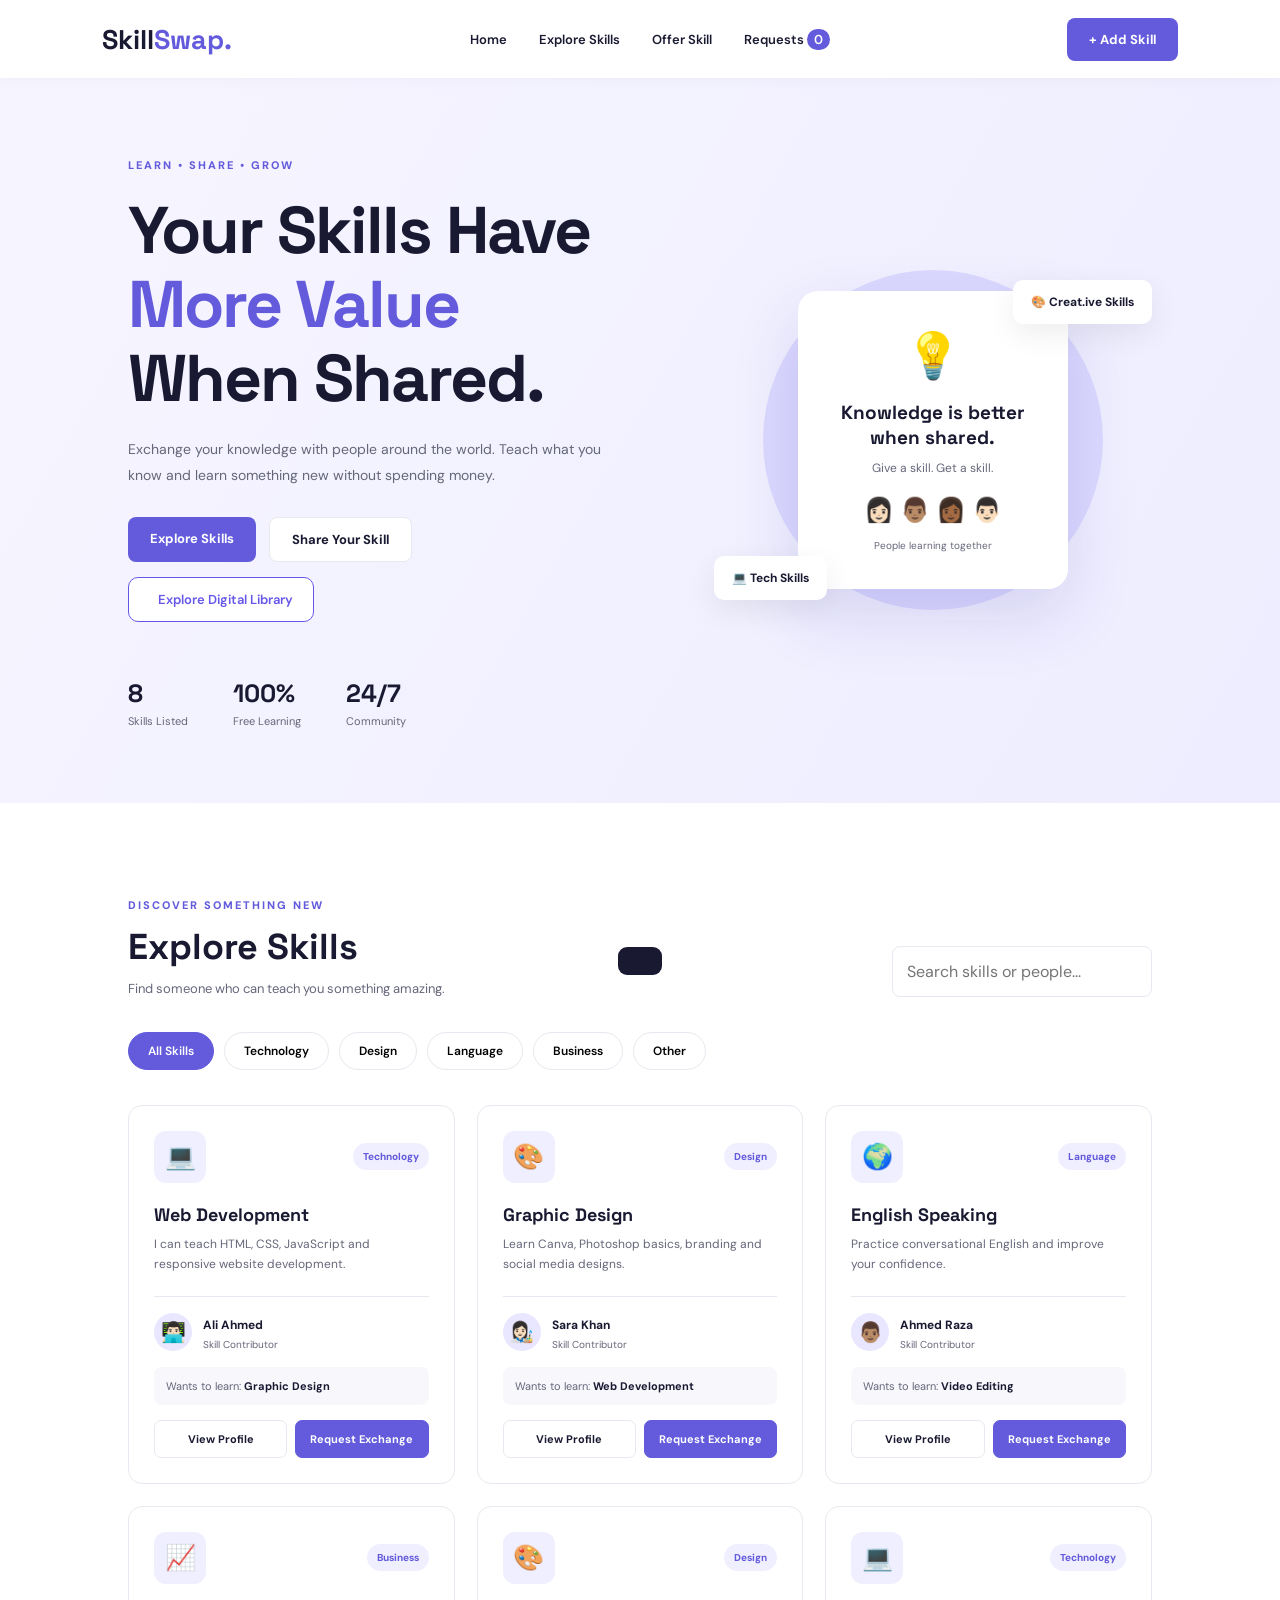
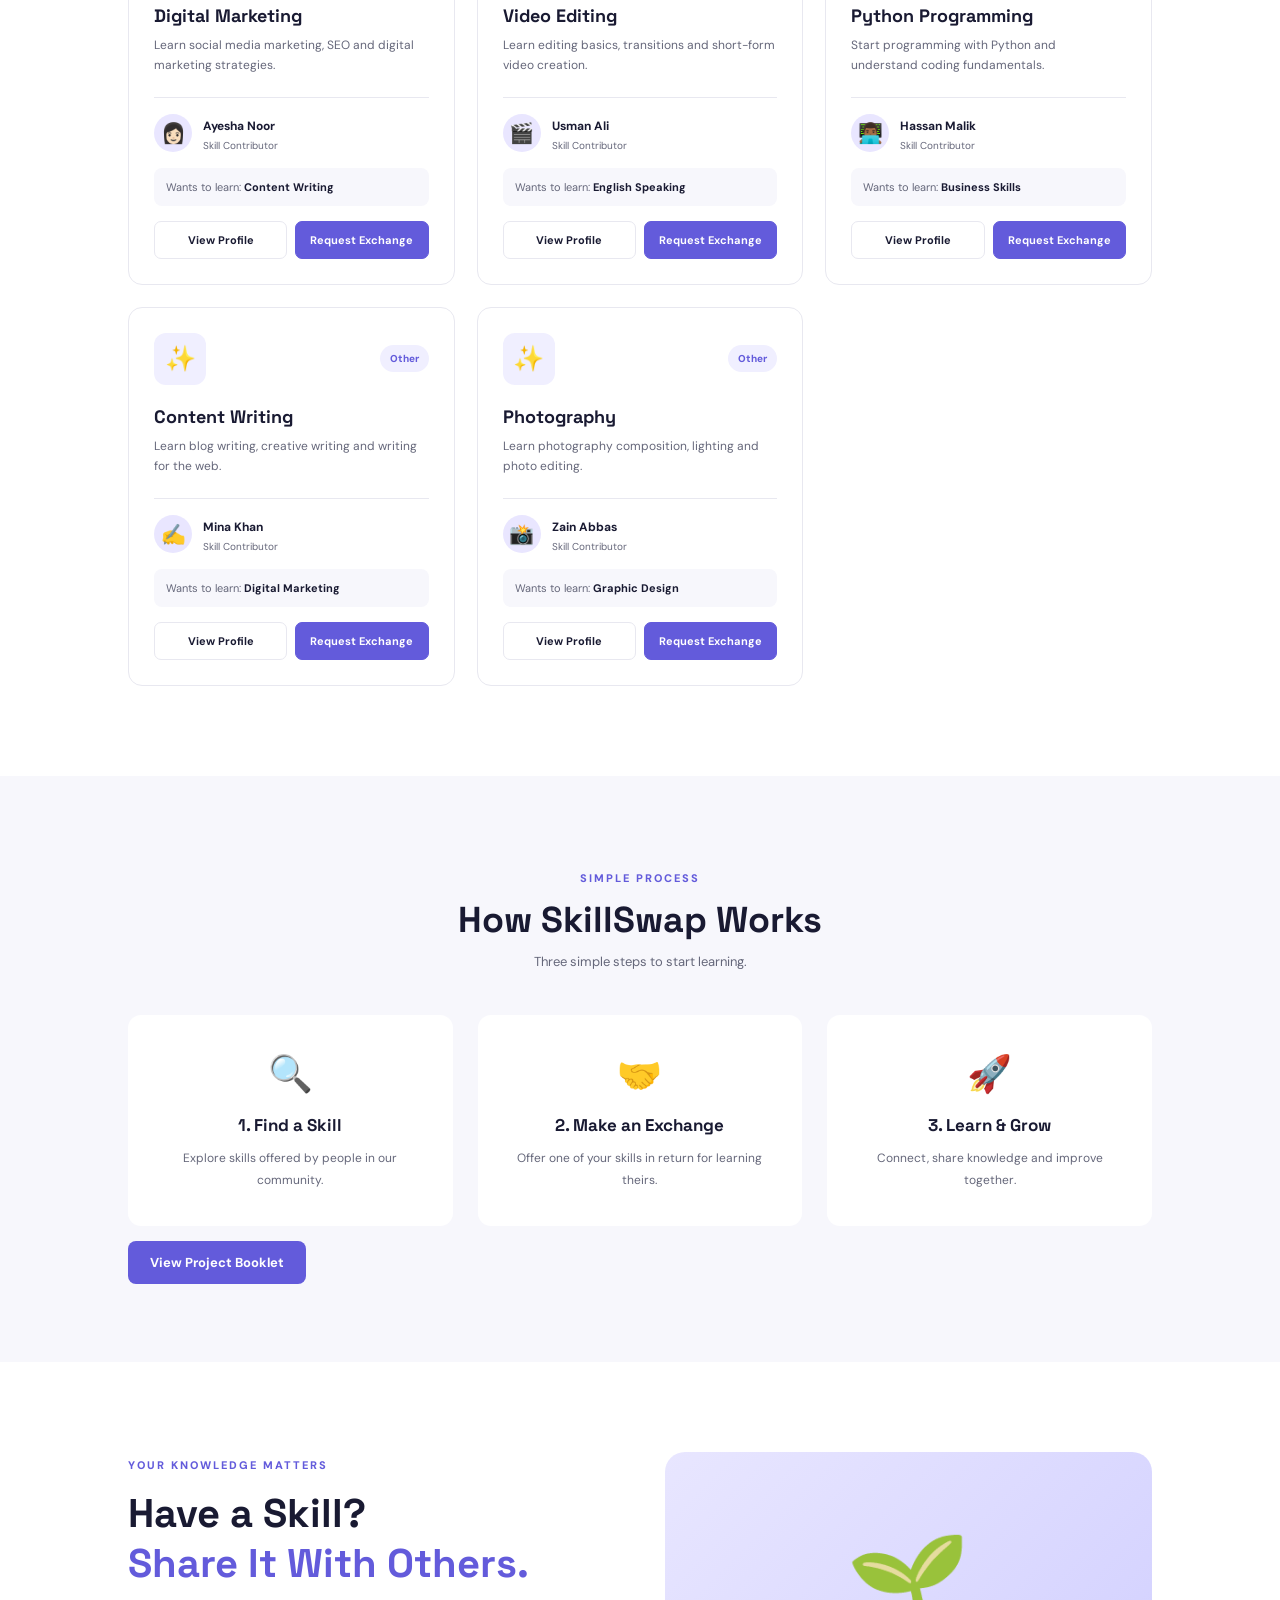
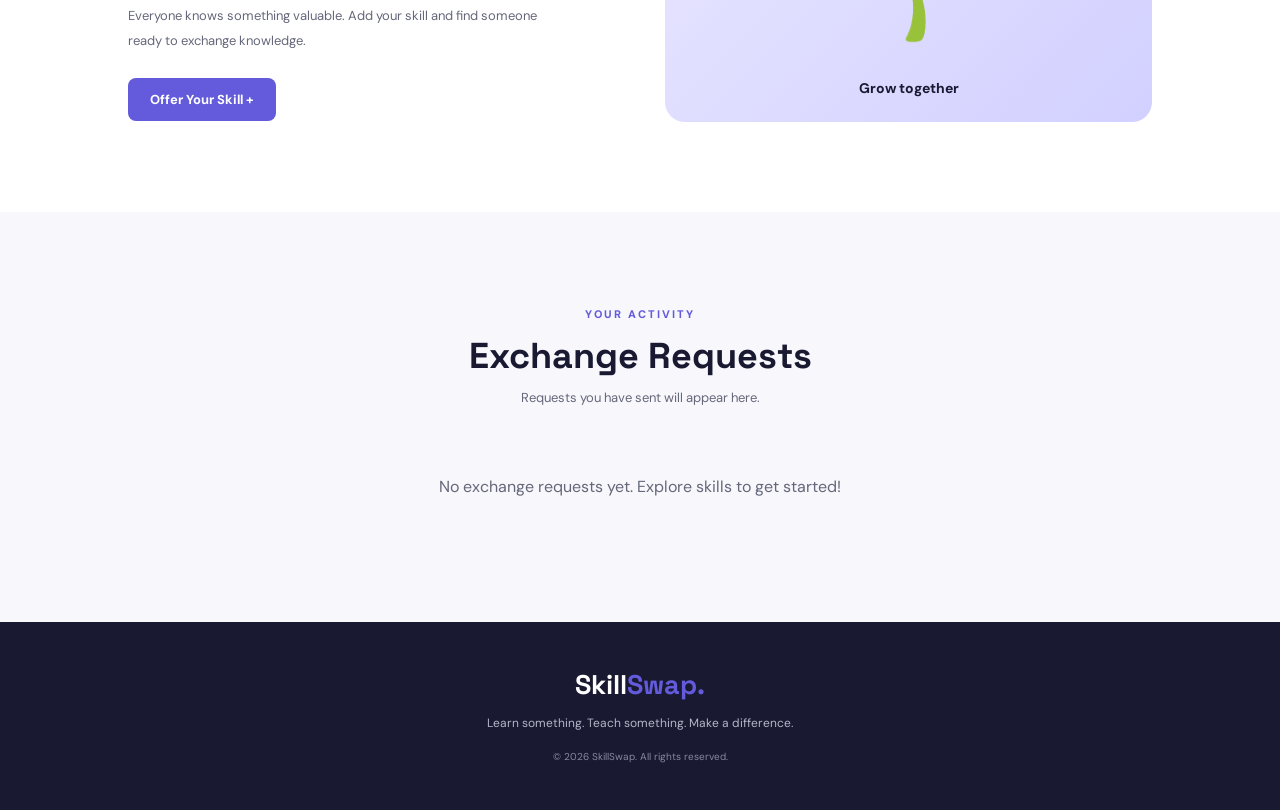
==== commit d3d83983: "Add files via upload" ====
--- a/index.html
+++ b/index.html
@@ -38,10 +38,6 @@
           </button>
         </div>
 
-        <a href="./booklet.html" target="_blank" class="booklet-btn">
-          <i class="fas fa-book-open"></i>
-          View Project Booklet
-        </a>
         <a
           href="library.html"
           class="booklet-btn"
@@ -132,6 +128,12 @@
           <h3>3. Learn & Grow</h3>
           <p>Connect, share knowledge and improve together.</p>
         </div>
+        <div class="booklet-link">
+          <a href="./booklet.html" target="_blank" class="btn primary">
+            <i class="fas fa-book-open"></i>
+            View Project Booklet
+          </a>
+        </div>
       </div>
     </section>
 
--- a/style.css
+++ b/style.css
@@ -1,5 +1,4 @@
-
-@import url('https://fonts.googleapis.com/css2?family=DM+Sans:wght@400;500;600;700;800&family=Space+Grotesk:wght@500;600;700&display=swap');
+@import url("https://fonts.googleapis.com/css2?family=DM+Sans:wght@400;500;600;700;800&family=Space+Grotesk:wght@500;600;700&display=swap");
 
 :root {
   --primary: #635bdb;
@@ -17,12 +16,15 @@
 }
 
 body {
-  font-family: 'DM Sans', sans-serif;
+  font-family: "DM Sans", sans-serif;
   background: white;
   color: var(--dark);
 }
 
-button, input, select, textarea {
+button,
+input,
+select,
+textarea {
   font: inherit;
 }
 
@@ -49,7 +51,7 @@
 }
 
 .logo {
-  font-family: 'Space Grotesk', sans-serif;
+  font-family: "Space Grotesk", sans-serif;
   font-size: 27px;
   font-weight: 700;
 }
@@ -77,21 +79,24 @@
   border-radius: 20px;
 }
 
-.nav-btn, .btn {
+.nav-btn,
+.btn {
   border: none;
   border-radius: 8px;
   padding: 13px 22px;
   font-weight: 700;
   font-size: 13px;
-  transition: .25s;
-}
-
-.nav-btn, .primary {
+  transition: 0.25s;
+}
+
+.nav-btn,
+.primary {
   background: var(--primary);
   color: white;
 }
 
-.nav-btn:hover, .primary:hover {
+.nav-btn:hover,
+.primary:hover {
   background: #4e46c3;
   transform: translateY(-2px);
 }
@@ -101,7 +106,7 @@
   padding: 75px 10%;
   background: linear-gradient(120deg, #f6f5ff, #eeedff);
   display: grid;
-  grid-template-columns: 1.1fr .9fr;
+  grid-template-columns: 1.1fr 0.9fr;
   align-items: center;
   gap: 50px;
 }
@@ -114,14 +119,15 @@
 }
 
 .hero h1 {
-  font-family: 'Space Grotesk', sans-serif;
+  font-family: "Space Grotesk", sans-serif;
   font-size: clamp(42px, 5.5vw, 66px);
   line-height: 1.12;
   margin: 20px 0;
   letter-spacing: -2px;
 }
 
-.hero h1 span, .offer-section h2 span {
+.hero h1 span,
+.offer-section h2 span {
   color: var(--primary);
 }
 
@@ -158,7 +164,7 @@
 
 .stats h2 {
   font-size: 25px;
-  font-family: 'Space Grotesk';
+  font-family: "Space Grotesk";
 }
 
 .stats p {
@@ -208,7 +214,7 @@
 
 .hero-card h3 {
   font-size: 19px;
-  font-family: 'Space Grotesk';
+  font-family: "Space Grotesk";
 }
 
 .hero-card p {
@@ -259,13 +265,15 @@
   flex-wrap: wrap;
 }
 
-.section-heading h2, .center-heading h2 {
-  font-family: 'Space Grotesk';
+.section-heading h2,
+.center-heading h2 {
+  font-family: "Space Grotesk";
   font-size: 36px;
   margin: 10px 0;
 }
 
-.section-heading p, .center-heading p {
+.section-heading p,
+.center-heading p {
   color: var(--text);
   font-size: 13px;
 }
@@ -278,7 +286,10 @@
   outline: none;
 }
 
-#searchInput:focus, input:focus, textarea:focus, select:focus {
+#searchInput:focus,
+input:focus,
+textarea:focus,
+select:focus {
   border-color: var(--primary);
 }
 
@@ -298,7 +309,8 @@
   font-weight: 600;
 }
 
-.filter.active, .filter:hover {
+.filter.active,
+.filter:hover {
   background: var(--primary);
   color: white;
   border-color: var(--primary);
@@ -314,7 +326,7 @@
   padding: 25px;
   border: 1px solid var(--border);
   border-radius: 14px;
-  transition: .25s;
+  transition: 0.25s;
   background: white;
 }
 
@@ -350,7 +362,7 @@
 }
 
 .skill-card h3 {
-  font-family: 'Space Grotesk';
+  font-family: "Space Grotesk";
   margin: 20px 0 8px;
   font-size: 18px;
 }
@@ -361,7 +373,7 @@
   line-height: 1.7;
   min-height: 42px;
 }
-
+ 
 .person {
   display: flex;
   align-items: center;
@@ -369,7 +381,7 @@
   border-top: 1px solid var(--border);
   margin-top: 20px;
   padding-top: 16px;
-}
+  }
 
 .avatar {
   width: 38px;
@@ -430,7 +442,27 @@
   border: 1px solid var(--primary);
   color: white;
 }
-
+.booklet-btn {
+    display: inline-flex;
+    align-items: center;
+    gap: 9px;
+    padding: 13px 20px;
+    margin-top: 15px;
+    border: 1px solid #6657e8;
+    border-radius: 10px;
+    color: #6657e8;
+    background: white;
+    text-decoration: none;
+    font-size: 13px;
+    font-weight: 600;
+    transition: .3s ease;
+}}
+
+.booklet-btn:hover {
+    background: #6657e8;
+    color: white;
+    transform: translateY(-3px);
+}
 .empty-state {
   text-align: center;
   color: var(--text);
@@ -465,7 +497,7 @@
 }
 
 .step h3 {
-  font-family: 'Space Grotesk';
+  font-family: "Space Grotesk";
   font-size: 17px;
   margin-bottom: 12px;
 }
@@ -484,7 +516,7 @@
 }
 
 .offer-section h2 {
-  font-family: 'Space Grotesk';
+  font-family: "Space Grotesk";
   font-size: 40px;
   line-height: 1.25;
   margin: 15px 0;
@@ -577,7 +609,6 @@
 footer small {
   color: #88899d;
   font-size: 10px;
-
 }
 .modal {
   display: none;
@@ -605,7 +636,7 @@
 }
 
 .modal-box h2 {
-  font-family: 'Space Grotesk';
+  font-family: "Space Grotesk";
   font-size: 27px;
   margin: 12px 0;
 }
@@ -633,7 +664,9 @@
   margin: 15px 0 7px;
 }
 
-.modal-box input, .modal-box select, .modal-box textarea {
+.modal-box input,
+.modal-box select,
+.modal-box textarea {
   width: 100%;
   border: 1px solid var(--border);
   border-radius: 7px;
@@ -684,22 +717,32 @@
   border-radius: 9px;
   font-size: 12px;
   z-index: 50;
-  transition: .3s;
+  transition: 0.3s;
 }
 
 .toast.show {
   transform: translate(-50%, 0);
 }
 
-@media(max-width:900px) {
-  .navbar { padding: 0 5%; }
-  .nav-links { gap: 14px; }
-  .hero { padding: 60px 6%; }
-  .section { padding: 70px 6%; }
-  .skill-grid { grid-template-columns: repeat(2, 1fr); }
-}
-
-@media(max-width:650px) {
+@media (max-width: 900px) {
+  .navbar {
+    padding: 0 5%;
+  }
+  .nav-links {
+    gap: 14px;
+  }
+  .hero {
+    padding: 60px 6%;
+  }
+  .section {
+    padding: 70px 6%;
+  }
+  .skill-grid {
+    grid-template-columns: repeat(2, 1fr);
+  }
+}
+
+@media (max-width: 650px) {
   .navbar {
     height: auto;
     padding: 18px 5%;
@@ -714,19 +757,54 @@
     padding: 5px 0;
   }
 
-  .nav-links a { white-space: nowrap; }
-  .nav-btn { padding: 10px 13px; }
-  .hero { grid-template-columns: 1fr; }
-  .hero-visual { min-height: 330px; }
-  .circle-one { width: 280px; height: 280px; }
-  .circle-two { width: 210px; height: 210px; }
-  .stats { gap: 25px; }
-  .stats h2 { font-size: 20px; }
-  .section-heading { align-items: stretch; }
-  #searchInput { width: 100%; }
-  .skill-grid, .steps, .offer-section { grid-template-columns: 1fr; }
-  .section-heading h2, .center-heading h2 { font-size: 29px; }
-  .offer-section h2 { font-size: 32px; }
-  .request-item { align-items: flex-start; }
-  .modal-box { padding: 28px 22px; }
-}
+  .nav-links a {
+    white-space: nowrap;
+  }
+  .nav-btn {
+    padding: 10px 13px;
+  }
+  .hero {
+    grid-template-columns: 1fr;
+  }
+  .hero-visual {
+    min-height: 330px;
+  }
+  .circle-one {
+    width: 280px;
+    height: 280px;
+  }
+  .circle-two {
+    width: 210px;
+    height: 210px;
+  }
+  .stats {
+    gap: 25px;
+  }
+  .stats h2 {
+    font-size: 20px;
+  }
+  .section-heading {
+    align-items: stretch;
+  }
+  #searchInput {
+    width: 100%;
+  }
+  .skill-grid,
+  .steps,
+  .offer-section {
+    grid-template-columns: 1fr;
+  }
+  .section-heading h2,
+  .center-heading h2 {
+    font-size: 29px;
+  }
+  .offer-section h2 {
+    font-size: 32px;
+  }
+  .request-item {
+    align-items: flex-start;
+  }
+  .modal-box {
+    padding: 28px 22px;
+  }
+}
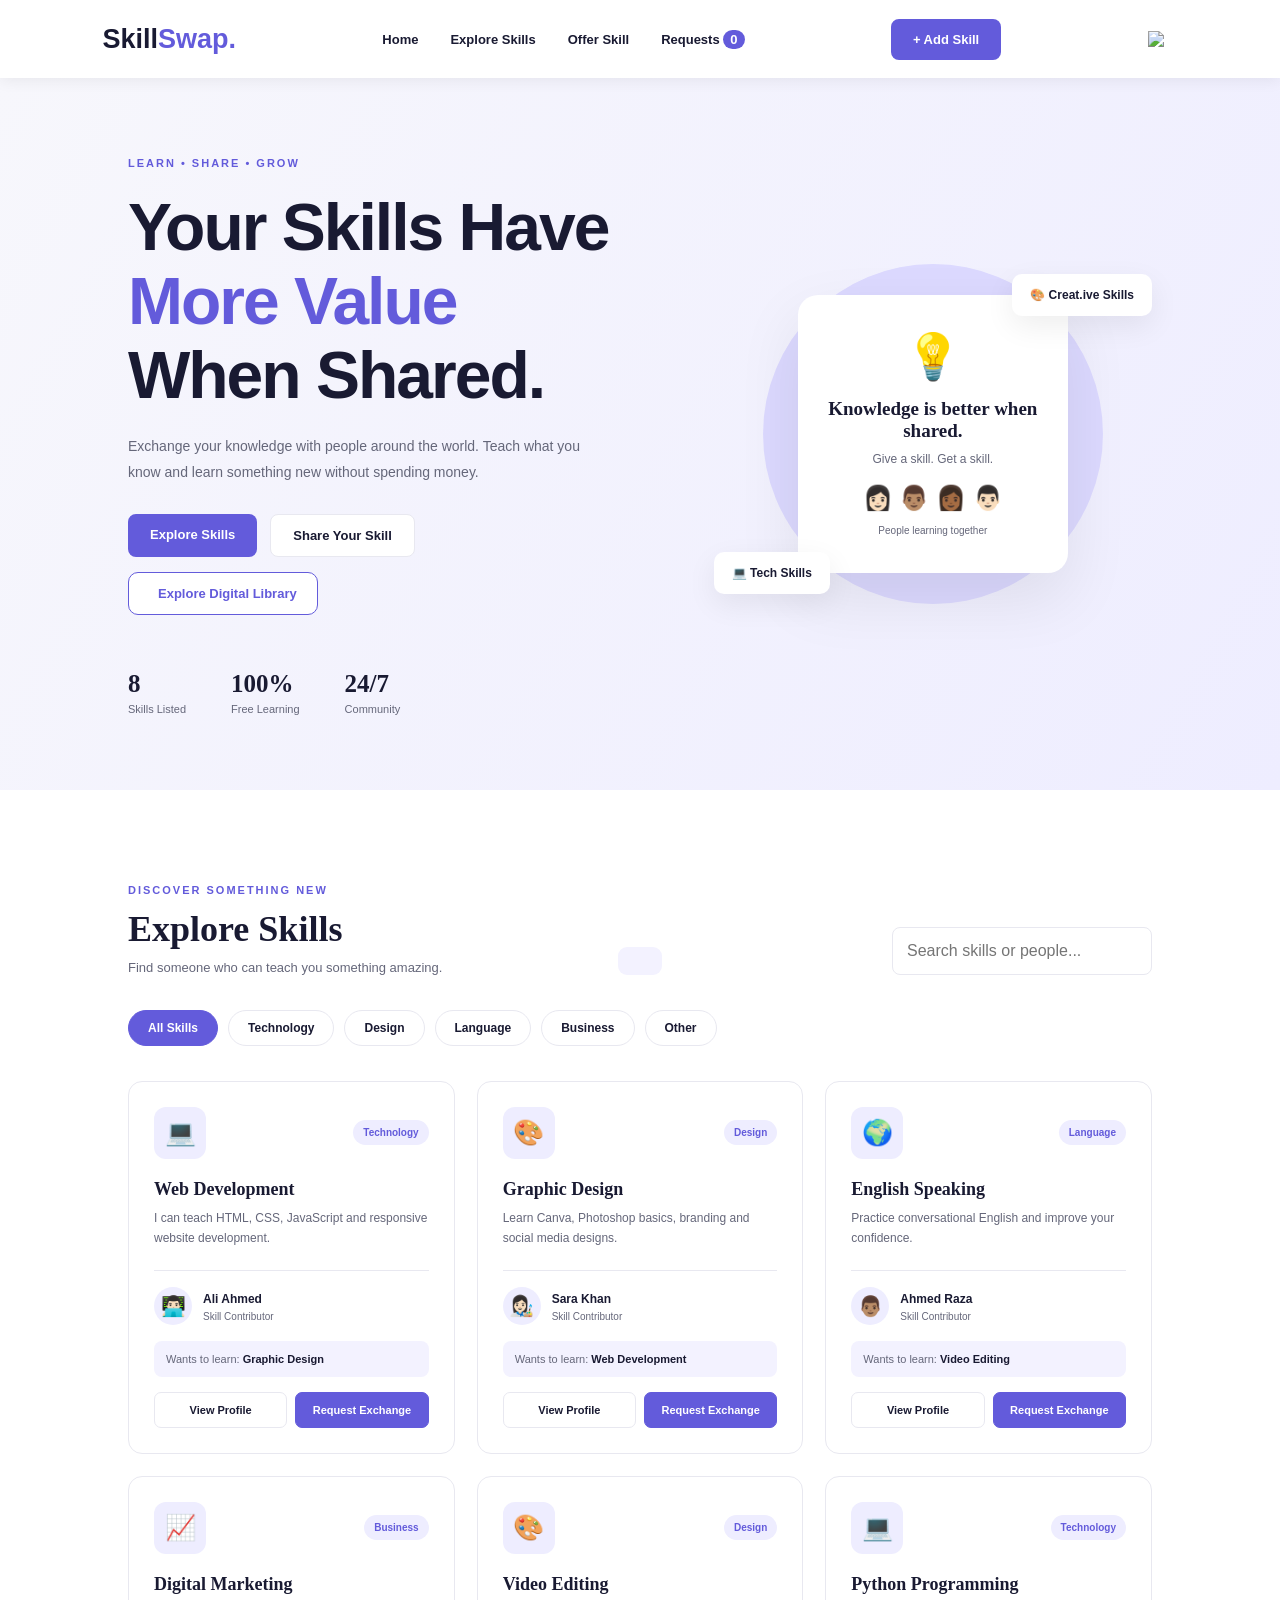
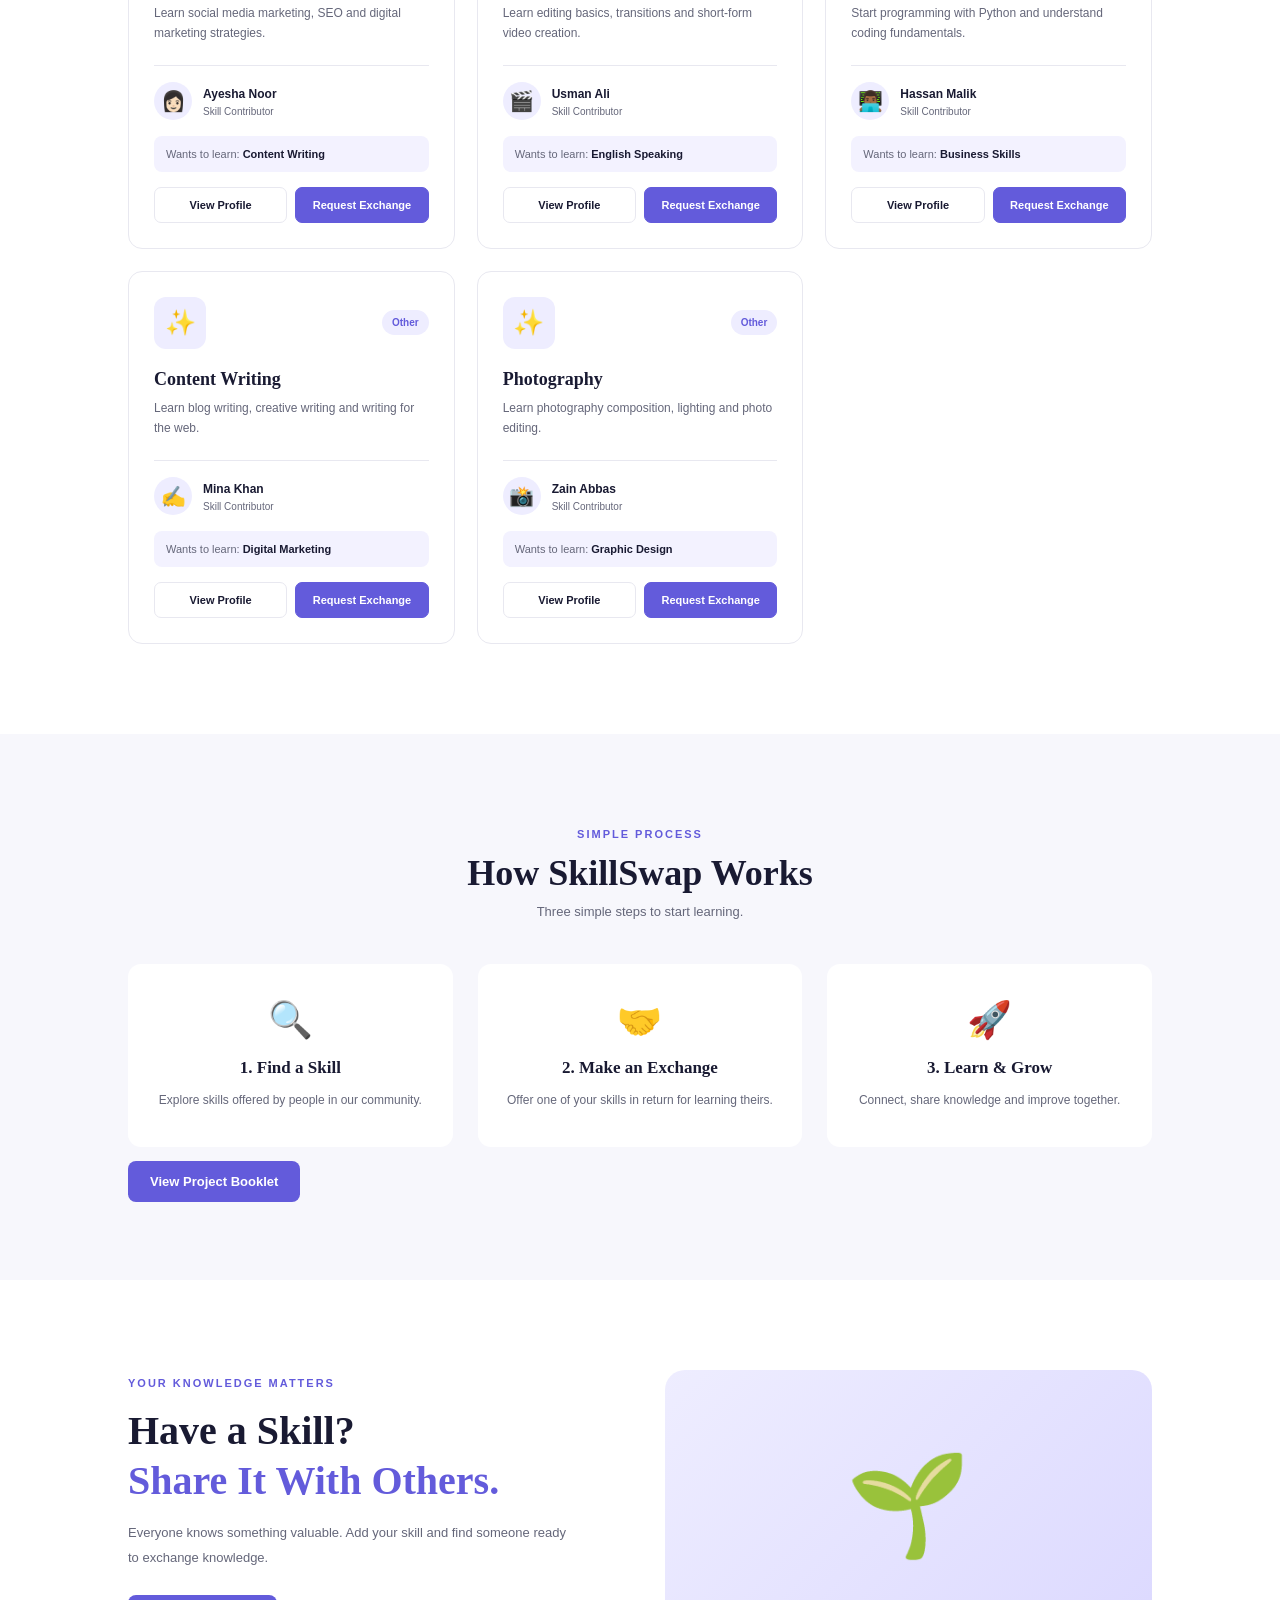
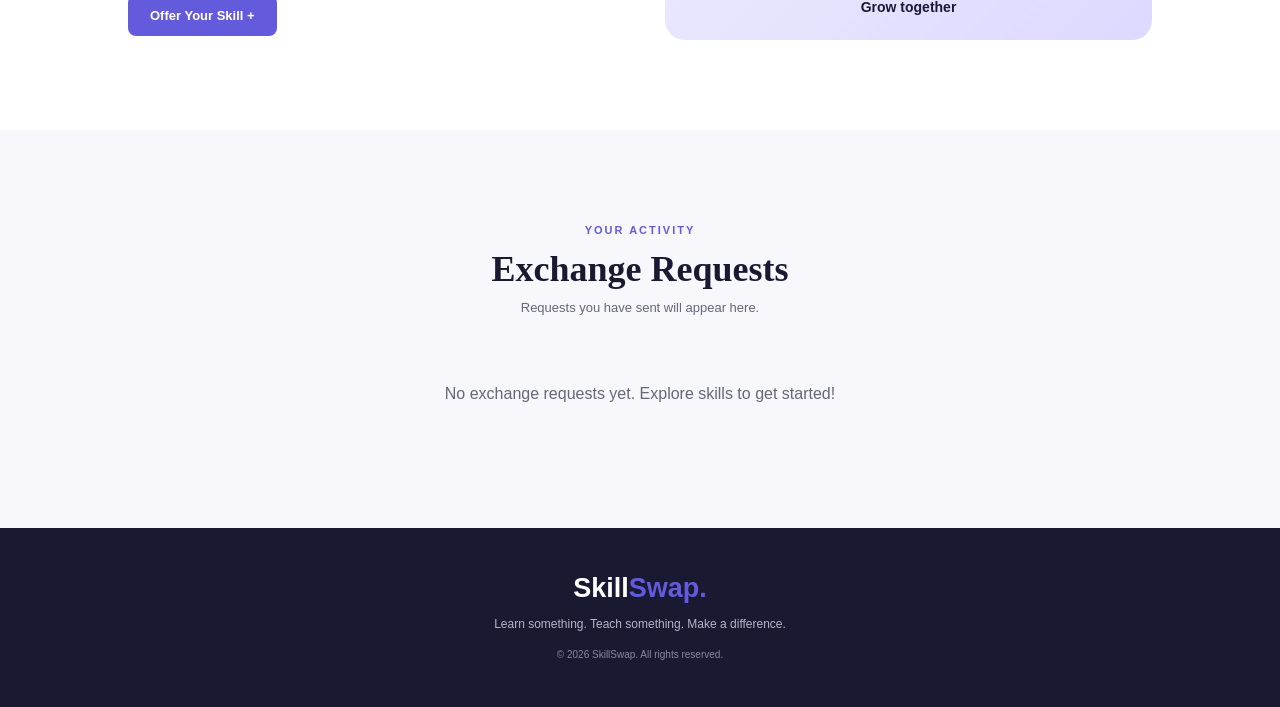
==== commit 26213d18: "Add files via upload" ====
--- a/index.html
+++ b/index.html
@@ -17,6 +17,7 @@
           <a href="#requests">Requests <span id="requestCount">0</span></a>
         </div>
         <button class="nav-btn" onclick="openOffer()">+ Add Skill</button>
+        <img src="./Img/moon.png" id="icon">
       </nav>
     </header>
 
--- a/style.css
+++ b/style.css
@@ -1,4 +1,4 @@
-@import url("https://fonts.googleapis.com/css2?family=DM+Sans:wght@400;500;600;700;800&family=Space+Grotesk:wght@500;600;700&display=swap");
+/* @import url("https://fonts.googleapis.com/css2?family=DM+Sans:wght@400;500;600;700;800&family=Space+Grotesk:wght@500;600;700&display=swap");
 
 :root {
   --primary: #635bdb;
@@ -373,7 +373,7 @@
   line-height: 1.7;
   min-height: 42px;
 }
- 
+
 .person {
   display: flex;
   align-items: center;
@@ -381,7 +381,7 @@
   border-top: 1px solid var(--border);
   margin-top: 20px;
   padding-top: 16px;
-  }
+}
 
 .avatar {
   width: 38px;
@@ -443,25 +443,25 @@
   color: white;
 }
 .booklet-btn {
-    display: inline-flex;
-    align-items: center;
-    gap: 9px;
-    padding: 13px 20px;
-    margin-top: 15px;
-    border: 1px solid #6657e8;
-    border-radius: 10px;
-    color: #6657e8;
-    background: white;
-    text-decoration: none;
-    font-size: 13px;
-    font-weight: 600;
-    transition: .3s ease;
-}}
+  display: inline-flex;
+  align-items: center;
+  gap: 9px;
+  padding: 13px 20px;
+  margin-top: 15px;
+  border: 1px solid #6657e8;
+  border-radius: 10px;
+  color: #6657e8;
+  background: white;
+  text-decoration: none;
+  font-size: 13px;
+  font-weight: 600;
+  transition: 0.3s ease;
+}
 
 .booklet-btn:hover {
-    background: #6657e8;
-    color: white;
-    transform: translateY(-3px);
+  background: #6657e8;
+  color: white;
+  transform: translateY(-3px);
 }
 .empty-state {
   text-align: center;
@@ -807,4 +807,902 @@
   .modal-box {
     padding: 28px 22px;
   }
-}+}
+
+
+
+#icon {
+  width: 30px;
+  cursor: pointer;
+} */
+
+
+
+:root {
+  --primary: #635bdb;
+  --primary-hover: #5148c9;
+  --primary-border-hover: #625baf;
+  --primary-soft: #eeedff;
+  --primary-circle-one: #dcd9ff;
+  --primary-circle-two: #c8c4ff;
+  --primary-light: #635bdb;
+
+  --dark: #191a32;
+  --light: #f7f7fc;
+  --text: #65677a;
+  --border: #e8e8f0;
+
+  --body-bg: #ffffff;
+  --navbar-bg: #ffffff;
+  --card-bg: #ffffff;
+  --input-bg: #ffffff;
+  --info-bg: #f3f2ff;
+  --section-bg: #f7f7fc;
+  --footer-bg: #191a32;
+  --offer-gradient-one: #eeedff;
+  --offer-gradient-two: #dcd9ff;
+
+  --white: #ffffff;
+  --footer-text: #b4b5c8;
+  --footer-muted: #88899d;
+
+  --status-pending-bg: #fff4dc;
+  --status-pending-text: #a66a00;
+  --status-accepted-bg: #e2f8ec;
+  --status-accepted-text: #218653;
+
+  --modal-overlay: #00000080;
+  --shadow-navbar: #00000012;
+  --shadow-card: #00000015;
+}
+
+.dark-theme{
+
+  --primary: #8178ff;
+  --primary-hover: #6b61ed;
+  --primary-border-hover: #625baf;
+  --primary-soft: #302d50;
+  --primary-circle-one: #34305e;
+  --primary-circle-two: #464078;
+  --primary-light: #aaa4ff;
+
+  --dark: #f1f0ff;
+  --light: #1c1c30;
+  --text: #aaaabd;
+  --border: #33334a;
+
+  --body-bg: #11111f;
+  --navbar-bg: #1b1b2e;
+  --card-bg: #1b1b2e;
+  --input-bg: #222239;
+  --info-bg: #25253c;
+  --section-bg: #151526;
+  --footer-bg: #0c0c18;
+  --offer-gradient-one: #292747;
+  --offer-gradient-two: #39345e;
+
+  --white: #ffffff;
+  --footer-text: #b4b5c8;
+  --footer-muted: #88899d;
+
+  --status-pending-bg: #493b20;
+  --status-pending-text: #ffc76a;
+  --status-accepted-bg: #193e32;
+  --status-accepted-text: #6de5a1;
+
+  --modal-overlay: #000000bb;
+  --shadow-navbar: #00000040;
+  --shadow-card: #00000050;
+}
+
+* {
+  margin: 0;
+  padding: 0;
+  box-sizing: border-box;
+  scroll-behavior: smooth;
+}
+
+body {
+  font-family: "DM Sans", sans-serif;
+  background: var(--body-bg);
+  color: var(--dark);
+}
+
+button,
+input,
+select,
+textarea {
+  font: inherit;
+}
+
+button {
+  cursor: pointer;
+}
+
+a {
+  text-decoration: none;
+  color: inherit;
+}
+
+.navbar {
+  height: 78px;
+  padding: 0 8%;
+  display: flex;
+  align-items: center;
+  justify-content: space-between;
+  background: var(--navbar-bg);
+  position: sticky;
+  top: 0;
+  z-index: 10;
+  box-shadow: 0 2px 15px var(--shadow-navbar);
+}
+
+.logo {
+  font-family: "Space Grotesk", sans-serif;
+  font-size: 27px;
+  font-weight: 700;
+}
+
+.logo span {
+  color: var(--primary);
+}
+
+.nav-links {
+  display: flex;
+  align-items: center;
+  gap: 32px;
+  font-size: 13px;
+  font-weight: 600;
+}
+
+.nav-links a:hover {
+  color: var(--primary);
+}
+
+#requestCount {
+  background: var(--primary);
+  color: var(--white);
+  padding: 2px 7px;
+  border-radius: 20px;
+}
+
+.nav-btn,
+.btn {
+  border: none;
+  border-radius: 8px;
+  padding: 13px 22px;
+  font-weight: 700;
+  font-size: 13px;
+  transition: 0.25s;
+}
+
+.nav-btn,
+.primary {
+  background: var(--primary);
+  color: var(--white);
+}
+
+.nav-btn:hover,
+.primary:hover {
+  background: var(--primary-hover);
+  transform: translateY(-2px);
+}
+
+.hero {
+  min-height: 610px;
+  padding: 75px 10%;
+  background: linear-gradient(120deg, var(--light), var(--offer-gradient-one));
+  display: grid;
+  grid-template-columns: 1.1fr 0.9fr;
+  align-items: center;
+  gap: 50px;
+}
+
+.tagline {
+  color: var(--primary);
+  font-size: 11px;
+  font-weight: 800;
+  letter-spacing: 2px;
+}
+
+.hero h1 {
+  font-family: "Space Grotesk", sans-serif;
+  font-size: clamp(42px, 5.5vw, 66px);
+  line-height: 1.12;
+  margin: 20px 0;
+  letter-spacing: -2px;
+}
+
+.hero h1 span,
+.offer-section h2 span {
+  color: var(--primary);
+}
+
+.hero-content > p {
+  color: var(--text);
+  max-width: 480px;
+  line-height: 1.9;
+  font-size: 14px;
+}
+
+.hero-buttons {
+  display: flex;
+  gap: 13px;
+  margin-top: 28px;
+  flex-wrap: wrap;
+}
+
+.secondary {
+  background: var(--input-bg);
+  color: var(--dark);
+  border: 1px solid var(--border);
+}
+
+.secondary:hover {
+  border-color: var(--primary);
+  color: var(--primary);
+}
+
+.stats {
+  display: flex;
+  gap: 45px;
+  margin-top: 55px;
+}
+
+.stats h2 {
+  font-size: 25px;
+  font-family: "Space Grotesk";
+}
+
+.stats p {
+  color: var(--text);
+  font-size: 11px;
+  margin-top: 5px;
+}
+
+.hero-visual {
+  min-height: 390px;
+  display: grid;
+  place-items: center;
+  position: relative;
+}
+
+.circle {
+  position: absolute;
+  border-radius: 50%;
+}
+
+.circle-one {
+  height: 340px;
+  width: 340px;
+  background: var(--primary-circle-one);
+}
+
+.circle-two {
+  height: 250px;
+  width: 250px;
+  background: var(--primary-circle-two);
+}
+
+.hero-card {
+  z-index: 1;
+  background: var(--card-bg);
+  width: 270px;
+  padding: 35px 25px;
+  border-radius: 20px;
+  text-align: center;
+  box-shadow: 0 25px 65px var(--shadow-card);
+}
+
+.hero-icon {
+  font-size: 45px;
+  margin-bottom: 15px;
+}
+
+.hero-card h3 {
+  font-size: 19px;
+  font-family: "Space Grotesk";
+}
+
+.hero-card p {
+  color: var(--text);
+  font-size: 12px;
+  margin: 10px 0 18px;
+}
+
+.avatars {
+  font-size: 24px;
+  margin-bottom: 8px;
+}
+
+.hero-card small {
+  color: var(--text);
+  font-size: 10px;
+}
+
+.floating-card {
+  position: absolute;
+  z-index: 2;
+  background: var(--card-bg);
+  padding: 14px 18px;
+  border-radius: 10px;
+  font-size: 12px;
+  font-weight: 700;
+  box-shadow: 0 10px 30px var(--shadow-navbar);
+  top: 35px;
+  right: 0;
+}
+
+.floating-card.second {
+  top: auto;
+  bottom: 35px;
+  left: 0;
+  right: auto;
+}
+
+.section {
+  padding: 90px 10%;
+}
+
+.section-heading {
+  display: flex;
+  align-items: end;
+  justify-content: space-between;
+  gap: 25px;
+  flex-wrap: wrap;
+}
+
+.section-heading h2,
+.center-heading h2 {
+  font-family: "Space Grotesk";
+  font-size: 36px;
+  margin: 10px 0;
+}
+
+.section-heading p,
+.center-heading p {
+  color: var(--text);
+  font-size: 13px;
+}
+
+#searchInput {
+  width: 260px;
+  border: 1px solid var(--border);
+  border-radius: 8px;
+  padding: 14px;
+  outline: none;
+  background: var(--input-bg);
+  color: var(--dark);
+}
+
+#searchInput:focus,
+input:focus,
+textarea:focus,
+select:focus {
+  border-color: var(--primary);
+}
+
+.filters {
+  display: flex;
+  gap: 10px;
+  flex-wrap: wrap;
+  margin: 35px 0;
+}
+
+.filter {
+  background: var(--input-bg);
+  border: 1px solid var(--border);
+  border-radius: 30px;
+  padding: 10px 19px;
+  font-size: 12px;
+  font-weight: 600;
+  color: var(--dark);
+}
+
+.filter.active,
+.filter:hover {
+  background: var(--primary);
+  color: var(--white);
+  border-color: var(--primary);
+}
+
+.skill-grid {
+  display: grid;
+  grid-template-columns: repeat(3, 1fr);
+  gap: 22px;
+}
+
+.skill-card {
+  padding: 25px;
+  border: 1px solid var(--border);
+  border-radius: 14px;
+  transition: 0.25s;
+  background: var(--card-bg);
+}
+
+.skill-card:hover {
+  transform: translateY(-6px);
+  box-shadow: 0 15px 35px var(--shadow-navbar);
+  border-color: var(--primary-border-hover);
+}
+
+.skill-top {
+  display: flex;
+  align-items: center;
+  justify-content: space-between;
+}
+
+.skill-icon {
+  width: 52px;
+  height: 52px;
+  display: grid;
+  place-items: center;
+  background: var(--primary-soft);
+  border-radius: 12px;
+  font-size: 25px;
+}
+
+.category-label {
+  color: var(--primary);
+  font-size: 10px;
+  font-weight: 800;
+  background: var(--primary-soft);
+  padding: 7px 10px;
+  border-radius: 20px;
+}
+
+.skill-card h3 {
+  font-family: "Space Grotesk";
+  margin: 20px 0 8px;
+  font-size: 18px;
+}
+
+.skill-card > p {
+  color: var(--text);
+  font-size: 12px;
+  line-height: 1.7;
+  min-height: 42px;
+}
+
+.person {
+  display: flex;
+  align-items: center;
+  gap: 11px;
+  border-top: 1px solid var(--border);
+  margin-top: 20px;
+  padding-top: 16px;
+}
+
+.avatar {
+  width: 38px;
+  height: 38px;
+  border-radius: 50%;
+  background: var(--primary-soft);
+  display: grid;
+  place-items: center;
+  font-size: 20px;
+}
+
+.person strong {
+  font-size: 12px;
+}
+
+.person small {
+  display: block;
+  font-size: 10px;
+  color: var(--text);
+  margin-top: 4px;
+}
+
+.exchange-info {
+  background: var(--info-bg);
+  border-radius: 8px;
+  padding: 12px;
+  margin-top: 16px;
+  font-size: 11px;
+  color: var(--text);
+}
+
+.exchange-info strong {
+  color: var(--dark);
+}
+
+.card-actions {
+  display: flex;
+  gap: 8px;
+  margin-top: 15px;
+}
+
+.card-actions button {
+  flex: 1;
+  padding: 11px 5px;
+  font-size: 11px;
+  border-radius: 7px;
+  font-weight: 700;
+}
+
+.view-btn {
+  background: var(--input-bg);
+  border: 1px solid var(--border);
+  color: var(--dark);
+}
+
+.request-btn {
+  background: var(--primary);
+  border: 1px solid var(--primary);
+  color: var(--white);
+}
+
+.booklet-btn {
+  display: inline-flex;
+  align-items: center;
+  gap: 9px;
+  padding: 13px 20px;
+  margin-top: 15px;
+  border: 1px solid var(--primary);
+  border-radius: 10px;
+  color: var(--primary);
+  background: var(--card-bg);
+  text-decoration: none;
+  font-size: 13px;
+  font-weight: 600;
+  transition: 0.3s ease;
+}
+
+.booklet-btn:hover {
+  background: var(--primary);
+  color: var(--white);
+  transform: translateY(-3px);
+}
+
+.empty-state {
+  text-align: center;
+  color: var(--text);
+  padding: 35px;
+}
+
+.center-heading {
+  text-align: center;
+}
+
+.how {
+  background: var(--section-bg);
+}
+
+.steps {
+  display: grid;
+  grid-template-columns: repeat(3, 1fr);
+  gap: 25px;
+  margin-top: 45px;
+}
+
+.step {
+  text-align: center;
+  background: var(--card-bg);
+  padding: 35px 25px;
+  border-radius: 13px;
+}
+
+.step-icon {
+  font-size: 36px;
+  margin-bottom: 17px;
+}
+
+.step h3 {
+  font-family: "Space Grotesk";
+  font-size: 17px;
+  margin-bottom: 12px;
+}
+
+.step p {
+  color: var(--text);
+  font-size: 12px;
+  line-height: 1.8;
+}
+
+.offer-section {
+  display: grid;
+  grid-template-columns: 1fr 1fr;
+  gap: 50px;
+  align-items: center;
+}
+
+.offer-section h2 {
+  font-family: "Space Grotesk";
+  font-size: 40px;
+  line-height: 1.25;
+  margin: 15px 0;
+}
+
+.offer-section p {
+  color: var(--text);
+  font-size: 13px;
+  line-height: 1.9;
+  max-width: 440px;
+  margin-bottom: 25px;
+}
+
+.offer-art {
+  min-height: 270px;
+  border-radius: 20px;
+  background: linear-gradient(135deg, var(--offer-gradient-one), var(--offer-gradient-two));
+  display: grid;
+  place-items: center;
+  font-size: 100px;
+  position: relative;
+}
+
+.offer-art span {
+  position: absolute;
+  bottom: 25px;
+  font-size: 14px;
+  color: var(--dark);
+  font-weight: 700;
+}
+
+.requests-section {
+  background: var(--section-bg);
+}
+
+.request-list {
+  max-width: 750px;
+  margin: 35px auto 0;
+}
+
+.request-item {
+  background: var(--card-bg);
+  padding: 20px;
+  border-radius: 10px;
+  border: 1px solid var(--border);
+  margin-bottom: 12px;
+  display: flex;
+  align-items: center;
+  justify-content: space-between;
+  gap: 15px;
+}
+
+.request-item h4 {
+  font-size: 14px;
+  margin-bottom: 6px;
+}
+
+.request-item p {
+  color: var(--text);
+  font-size: 11px;
+}
+
+.status {
+  background: var(--status-pending-bg);
+  color: var(--status-pending-text);
+  padding: 7px 12px;
+  border-radius: 20px;
+  font-size: 10px;
+  white-space: nowrap;
+}
+
+.status.accepted {
+  background: var(--status-accepted-bg);
+  color: var(--status-accepted-text);
+}
+
+footer {
+  padding: 45px 10%;
+  text-align: center;
+  background: var(--footer-bg);
+  color: var(--white);
+}
+
+footer p {
+  color: var(--footer-text);
+  font-size: 12px;
+  margin: 13px 0;
+}
+
+footer small {
+  color: var(--footer-muted);
+  font-size: 10px;
+}
+
+.modal {
+  display: none;
+  position: fixed;
+  inset: 0;
+  background: var(--modal-overlay);
+  z-index: 30;
+  place-items: center;
+  padding: 15px;
+  overflow-y: auto;
+}
+
+.modal.show {
+  display: grid;
+}
+
+.modal-box {
+  background: var(--card-bg);
+  padding: 35px;
+  width: min(480px, 100%);
+  border-radius: 16px;
+  position: relative;
+  max-height: 90vh;
+  overflow-y: auto;
+}
+
+.modal-box h2 {
+  font-family: "Space Grotesk";
+  font-size: 27px;
+  margin: 12px 0;
+}
+
+.modal-box > p {
+  font-size: 12px;
+  color: var(--text);
+  margin-bottom: 20px;
+}
+
+.close {
+  position: absolute;
+  top: 12px;
+  right: 17px;
+  border: 0;
+  background: none;
+  font-size: 28px;
+  color: var(--text);
+}
+
+.modal-box form label {
+  display: block;
+  font-size: 12px;
+  font-weight: 700;
+  margin: 15px 0 7px;
+}
+
+.modal-box input,
+.modal-box select,
+.modal-box textarea {
+  width: 100%;
+  border: 1px solid var(--border);
+  border-radius: 7px;
+  padding: 12px;
+  outline: none;
+  font-size: 12px;
+  background: var(--input-bg);
+  color: var(--dark);
+}
+
+.modal-box textarea {
+  min-height: 90px;
+  resize: vertical;
+}
+
+.full-btn {
+  width: 100%;
+  margin-top: 20px;
+}
+
+.profile-avatar {
+  width: 75px;
+  height: 75px;
+  border-radius: 50%;
+  background: var(--primary-soft);
+  display: grid;
+  place-items: center;
+  font-size: 37px;
+  margin: 10px 0 20px;
+}
+
+.profile-detail {
+  padding: 15px;
+  background: var(--info-bg);
+  border-radius: 9px;
+  margin-top: 12px;
+  font-size: 13px;
+}
+
+.toast {
+  position: fixed;
+  bottom: 25px;
+  left: 50%;
+  transform: translate(-50%, 100px);
+  background: var(--info-bg);
+  color: var(--dark);
+  padding: 14px 22px;
+  border-radius: 9px;
+  font-size: 12px;
+  z-index: 50;
+  transition: 0.3s;
+}
+
+.toast.show {
+  transform: translate(-50%, 0);
+}
+
+@media (max-width: 900px) {
+  .navbar {
+    padding: 0 5%;
+  }
+  .nav-links {
+    gap: 14px;
+  }
+  .hero {
+    padding: 60px 6%;
+  }
+  .section {
+    padding: 70px 6%;
+  }
+  .skill-grid {
+    grid-template-columns: repeat(2, 1fr);
+  }
+}
+
+@media (max-width: 650px) {
+  .navbar {
+    height: auto;
+    padding: 18px 5%;
+    flex-wrap: wrap;
+    gap: 15px;
+  }
+
+  .nav-links {
+    order: 3;
+    width: 100%;
+    overflow-x: auto;
+    padding: 5px 0;
+  }
+
+  .nav-links a {
+    white-space: nowrap;
+  }
+  .nav-btn {
+    padding: 10px 13px;
+  }
+  .hero {
+    grid-template-columns: 1fr;
+  }
+  .hero-visual {
+    min-height: 330px;
+  }
+  .circle-one {
+    width: 280px;
+    height: 280px;
+  }
+  .circle-two {
+    width: 210px;
+    height: 210px;
+  }
+  .stats {
+    gap: 25px;
+  }
+  .stats h2 {
+    font-size: 20px;
+  }
+  .section-heading {
+    align-items: stretch;
+  }
+  #searchInput {
+    width: 100%;
+  }
+  .skill-grid,
+  .steps,
+  .offer-section {
+    grid-template-columns: 1fr;
+  }
+  .section-heading h2,
+  .center-heading h2 {
+    font-size: 29px;
+  }
+  .offer-section h2 {
+    font-size: 32px;
+  }
+  .request-item {
+    align-items: flex-start;
+  }
+  .modal-box {
+    padding: 28px 22px;
+  }
+}
+
+#icon {
+  width: 30px;
+  cursor: pointer;
+}
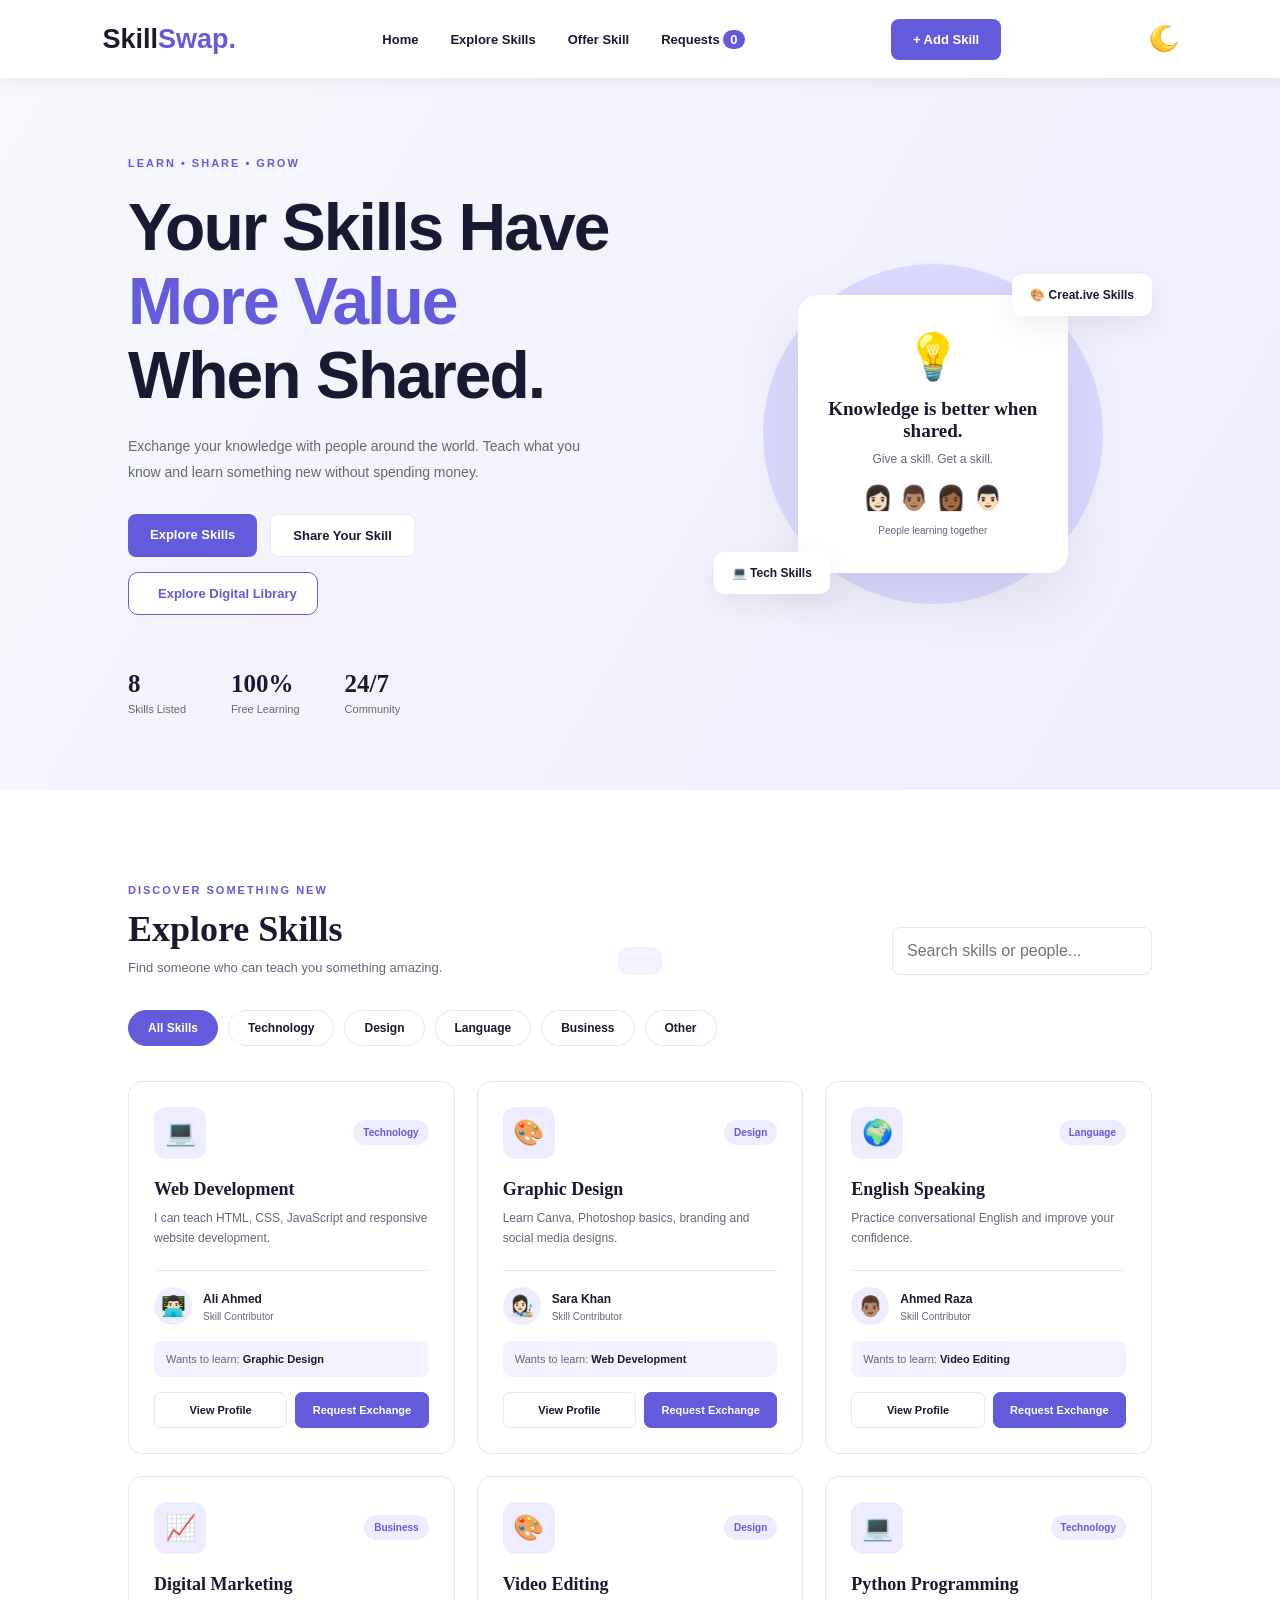
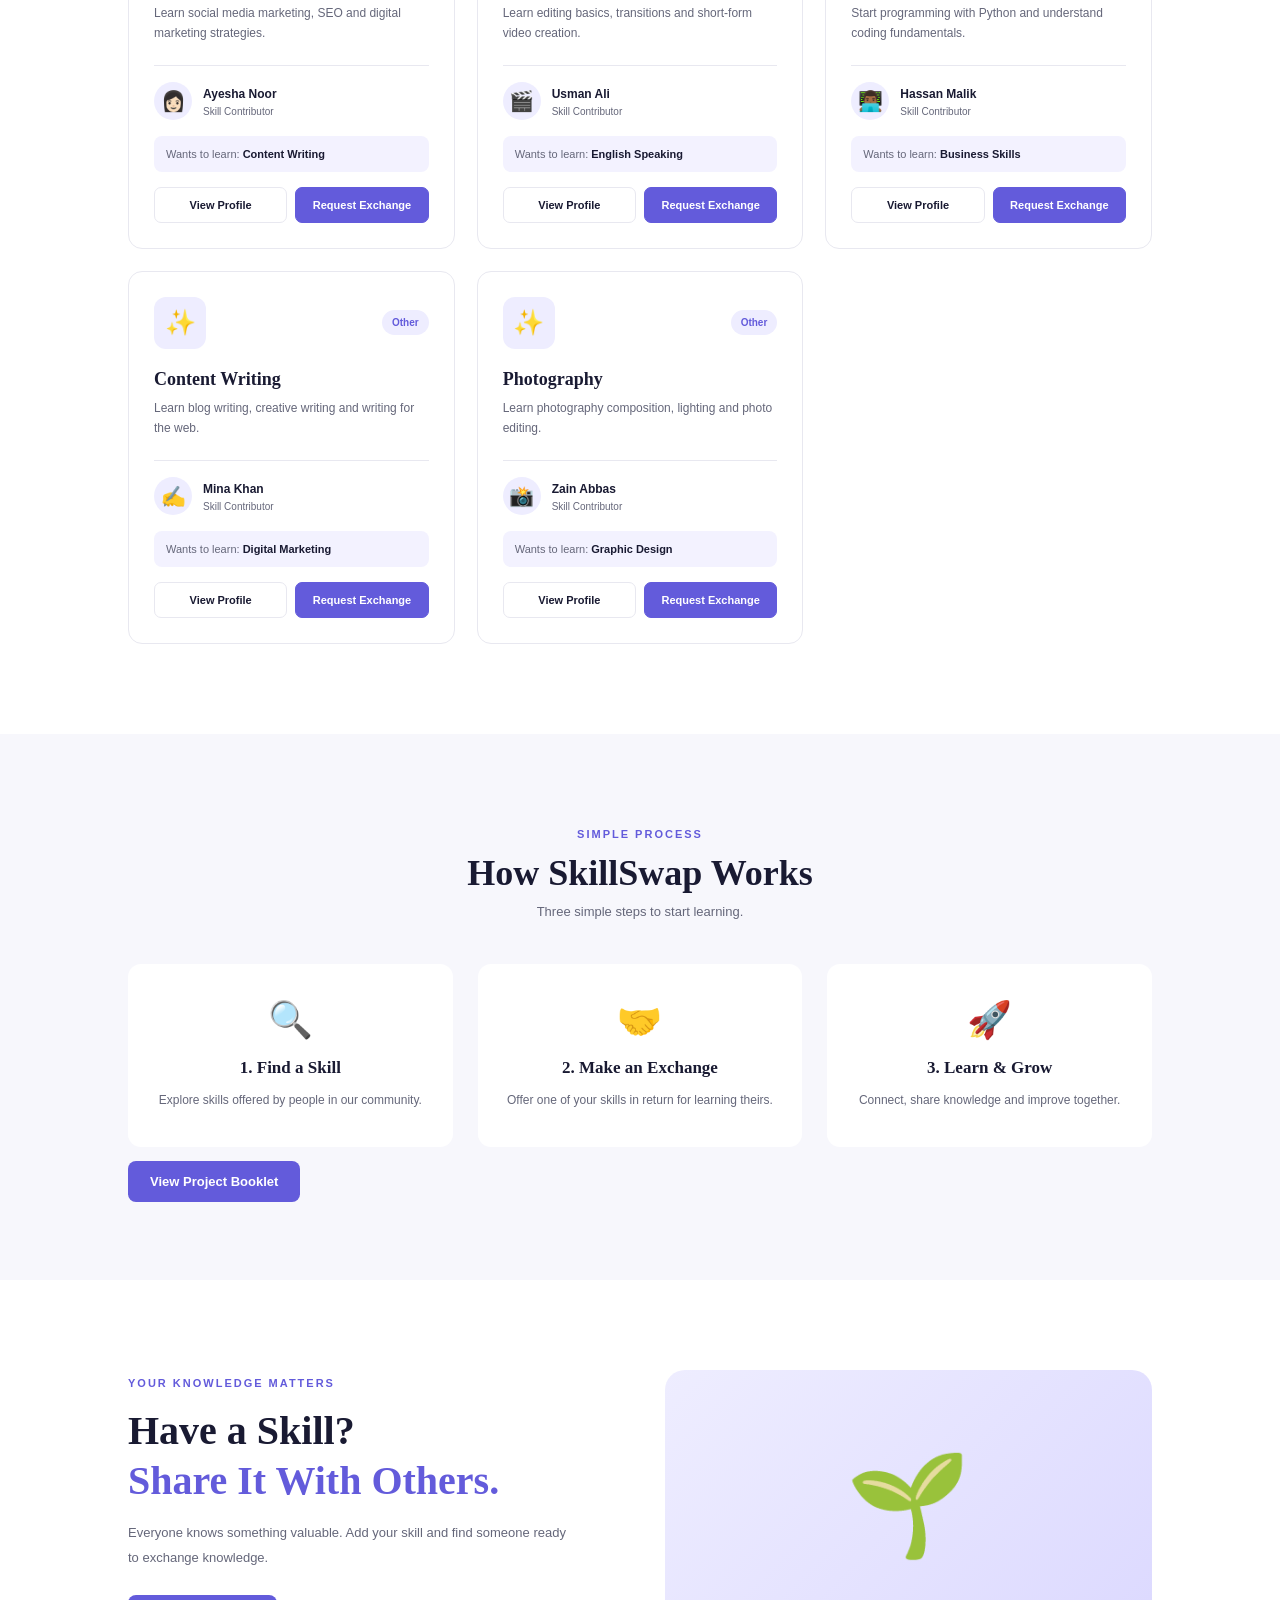
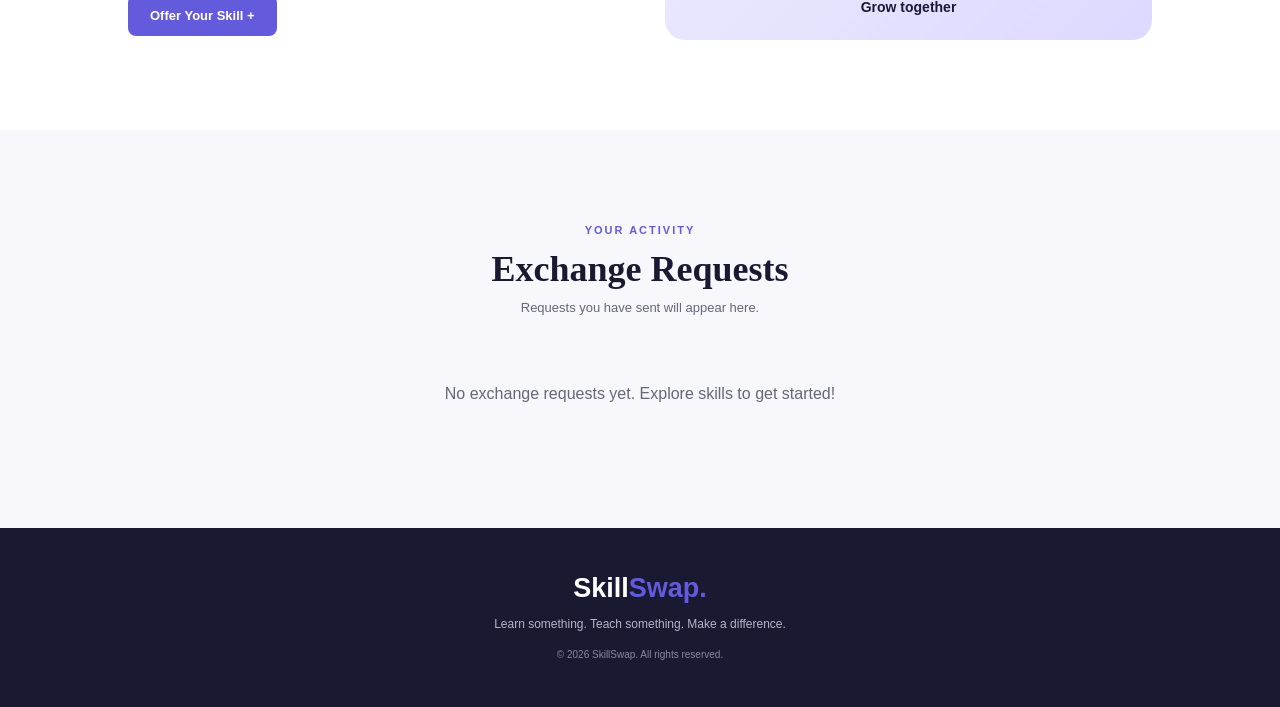
==== commit c7c542be: "Add files via upload" ====
--- a/index.html
+++ b/index.html
@@ -17,7 +17,7 @@
           <a href="#requests">Requests <span id="requestCount">0</span></a>
         </div>
         <button class="nav-btn" onclick="openOffer()">+ Add Skill</button>
-        <img src="./Img/moon.png" id="icon">
+        <img src="./moon.png" id="icon">
       </nav>
     </header>
 
